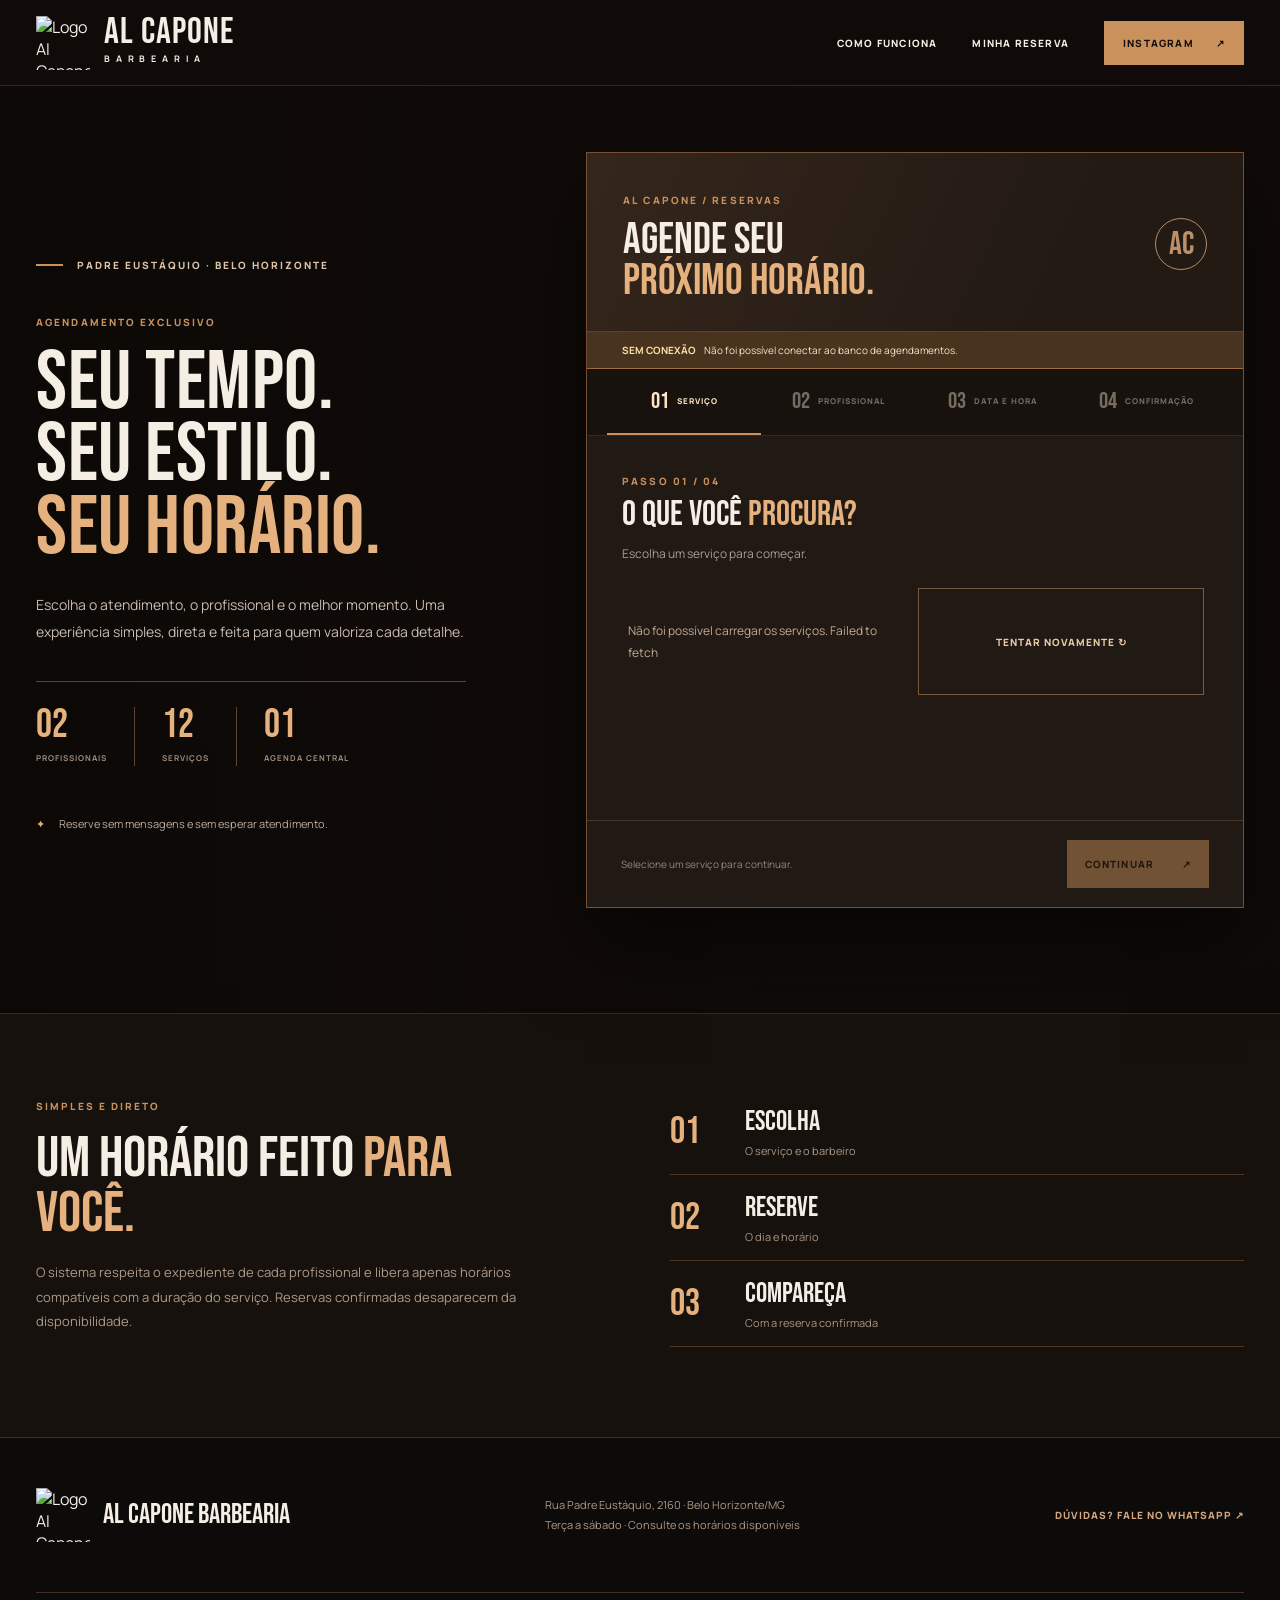
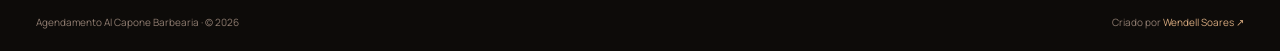
==== index.html @ beb82620 "Add files via upload" ====
<!doctype html>
<html lang="pt-BR">
<head>
  <meta charset="utf-8"><meta name="viewport" content="width=device-width,initial-scale=1">
  <meta name="theme-color" content="#17110d"><meta name="description" content="Agendamento exclusivo da Al Capone Barbearia. Escolha seu serviço, profissional e horário.">
  <title>Agendamento | Al Capone Barbearia</title>
  <link rel="preconnect" href="https://fonts.googleapis.com"><link rel="preconnect" href="https://fonts.gstatic.com" crossorigin>
  <link href="https://fonts.googleapis.com/css2?family=Bebas+Neue&family=Manrope:wght@400;500;600;700;800&display=swap" rel="stylesheet">
  <link rel="stylesheet" href="style.css">
</head>
<body>
  <header class="topbar">
    <div class="wrap topbar-inner">
      <a href="index.html" class="brand" aria-label="Início do agendamento Al Capone"><img src="assets/logo.png" alt="Logo Al Capone" width="58" height="58"><span>AL CAPONE <small>BARBEARIA</small></span></a>
      <nav aria-label="Navegação"><a class="top-link" href="#como-funciona">COMO FUNCIONA</a><a class="top-link" href="minha.html">MINHA RESERVA</a><a class="top-cta" href="https://www.instagram.com/al_capone_barbearia" target="_blank" rel="noopener noreferrer">INSTAGRAM <span>↗</span></a></nav>
    </div>
  </header>
  <main>
    <section class="booking-hero">
      <div class="hero-image" aria-hidden="true"></div><div class="hero-mask" aria-hidden="true"></div>
      <div class="wrap hero-layout">
        <div class="hero-copy">
          <div class="eyebrow"><span></span> PADRE EUSTÁQUIO · BELO HORIZONTE</div>
          <p class="micro">AGENDAMENTO EXCLUSIVO</p>
          <h1>SEU TEMPO.<br>SEU ESTILO.<br><em>SEU HORÁRIO.</em></h1>
          <p class="hero-desc">Escolha o atendimento, o profissional e o melhor momento. Uma experiência simples, direta e feita para quem valoriza cada detalhe.</p>
          <div class="hero-proof"><div><strong>02</strong><span>PROFISSIONAIS</span></div><div><strong>12</strong><span>SERVIÇOS</span></div><div><strong>01</strong><span>AGENDA CENTRAL</span></div></div>
          <div class="hero-note"><i>✦</i> Reserve sem mensagens e sem esperar atendimento.</div>
        </div>
        <div class="booking-shell" id="formulario">
          <div class="shell-header"><div><span class="micro">AL CAPONE / RESERVAS</span><h2>AGENDE SEU<br><em>PRÓXIMO HORÁRIO.</em></h2></div><div class="shell-mark">AC</div></div>
          <div class="demo-banner" id="demoBanner" hidden><strong>SEM CONEXÃO</strong><span>Não foi possível conectar ao banco de agendamentos.</span></div>
          <ol class="steps" id="steps" aria-label="Etapas da reserva">
            <li class="active" data-step="1"><span>01</span><small>SERVIÇO</small></li>
            <li data-step="2"><span>02</span><small>PROFISSIONAL</small></li>
            <li data-step="3"><span>03</span><small>DATA E HORA</small></li>
            <li data-step="4"><span>04</span><small>CONFIRMAÇÃO</small></li>
          </ol>
          <div class="shell-body">
            <section class="wizard-panel active" data-panel="1">
              <div class="step-heading"><span class="micro">PASSO 01 / 04</span><h3>O QUE VOCÊ <em>PROCURA?</em></h3><p>Escolha um serviço para começar.</p></div>
              <div id="serviceOptions" class="service-options" aria-label="Serviços disponíveis"></div>
            </section>
            <section class="wizard-panel" data-panel="2">
              <div class="step-heading"><span class="micro">PASSO 02 / 04</span><h3>COM QUEM VAMOS <em>CUIDAR DO SEU ESTILO?</em></h3><p>Selecione o profissional que irá atender você.</p></div>
              <div id="proOptions" class="pro-options"></div>
            </section>
            <section class="wizard-panel" data-panel="3">
              <div class="step-heading"><span class="micro">PASSO 03 / 04</span><h3>RESERVE SEU <em>MELHOR MOMENTO.</em></h3><p>Os horários exibidos refletem a agenda atual do profissional.</p></div>
              <div class="calendar-bar"><div><span class="micro">ESCOLHA O DIA</span><strong id="monthTitle">—</strong></div><div class="calendar-arrows"><button id="datePrev" type="button" aria-label="Datas anteriores">←</button><button id="dateNext" type="button" aria-label="Próximas datas">→</button></div></div>
              <div class="days-strip" id="daysStrip" aria-label="Escolha a data"></div>
              <div class="times-heading"><span class="micro">HORÁRIOS DISPONÍVEIS</span><span id="availabilityMeta">—</span></div>
              <div class="slots-area" id="slotArea" aria-live="polite"><div class="empty-note">Escolha uma data para consultar os horários.</div></div>
            </section>
            <section class="wizard-panel" data-panel="4">
              <div class="step-heading"><span class="micro">PASSO 04 / 04</span><h3>FALTA POUCO PARA <em>CONFIRMAR.</em></h3><p>Confira os detalhes e informe seus dados.</p></div>
              <div class="summary" id="summary"></div>
              <form id="bookingForm" novalidate>
                <label for="clientName">SEU NOME <b>*</b></label><input id="clientName" name="name" autocomplete="name" maxlength="100" required placeholder="Como podemos chamar você?">
                <div class="field-grid"><div><label for="clientPhone">WHATSAPP COM DDD <b>*</b></label><input id="clientPhone" name="phone" type="tel" inputmode="tel" autocomplete="tel" maxlength="25" required placeholder="(31) 99999-9999"></div><div><label for="clientEmail">E-MAIL <small>(OPCIONAL)</small></label><input id="clientEmail" name="email" type="email" autocomplete="email" placeholder="voce@exemplo.com" maxlength="150"></div></div>
                <label for="clientNotes">OBSERVAÇÃO <small>(OPCIONAL)</small></label><textarea id="clientNotes" rows="2" maxlength="400" placeholder="Algo que a equipe deva saber antes do atendimento?"></textarea>
                <label class="consent"><input type="checkbox" id="consent"><span>Concordo com o uso dos meus dados para realizar e administrar esta reserva. Dados usados apenas para a finalidade do agendamento. <b>*</b></span></label>
                <p class="form-error" id="formError" role="alert" hidden></p>
              </form>
            </section>
            <section class="wizard-panel" data-panel="5" id="confirmedPanel">
              <div class="confirmed-ornament">✦</div>
              <span class="micro">RESERVA CONFIRMADA</span><h3>HORÁRIO <em>GARANTIDO.</em></h3>
              <p>Seu agendamento foi registrado na agenda da Al Capone.</p>
              <div class="summary" id="confirmationInfo"></div>
              <a id="manageLink" href="minha.html" class="action-primary">VER / CANCELAR MINHA RESERVA <span>↗</span></a>
              <p class="soft-note">Guarde este link para consultar ou cancelar sua reserva. Não há envio automático de WhatsApp nesta versão.</p>
              <button id="newBooking" type="button" class="action-secondary">FAZER NOVO AGENDAMENTO ↗</button>
            </section>
          </div>
          <div class="shell-footer" id="wizardFooter"><button id="backBtn" type="button" class="back-btn" hidden>← VOLTAR</button><span class="step-hint" id="stepHint">Selecione um serviço para continuar.</span><button type="button" class="next-btn" id="nextBtn" disabled>CONTINUAR <span>↗</span></button></div>
        </div>
      </div>
    </section>
    <section class="how-section" id="como-funciona"><div class="wrap"><div><p class="micro">SIMPLES E DIRETO</p><h2>UM HORÁRIO FEITO <em>PARA VOCÊ.</em></h2><p>O sistema respeita o expediente de cada profissional e libera apenas horários compatíveis com a duração do serviço. Reservas confirmadas desaparecem da disponibilidade.</p></div><div class="how-list"><div><span>01</span><strong>ESCOLHA</strong><small>O serviço e o barbeiro</small></div><div><span>02</span><strong>RESERVE</strong><small>O dia e horário</small></div><div><span>03</span><strong>COMPAREÇA</strong><small>Com a reserva confirmada</small></div></div></div></section>
  </main>
  <footer class="site-footer"><div class="wrap"><div class="footer-main"><div><img src="assets/logo.png" alt="Logo Al Capone" width="54" height="54"><strong>AL CAPONE BARBEARIA</strong></div><p>Rua Padre Eustáquio, 2160 · Belo Horizonte/MG<br>Terça a sábado · Consulte os horários disponíveis</p><a href="https://wa.me/5531982865590" target="_blank" rel="noopener noreferrer">DÚVIDAS? FALE NO WHATSAPP ↗</a></div><div class="footer-small"><span>Agendamento Al Capone Barbearia · © <span id="currentYear">2026</span></span><span>Criado por <a href="https://wendellsoares.jor.br" target="_blank" rel="noopener noreferrer">Wendell Soares ↗</a></span></div></div></footer>
  <script src="app.js" defer></script>
</body>
</html>
---- style.css ----
:root{--ink:#100d0b;--bg:#16110d;--card:#211913;--card2:#2a211a;--line:#493829;--accent:#ca915d;--accent2:#e5b27f;--light:#f5eee5;--muted:#b9aa9d;--font:'Manrope',Arial,sans-serif;--display:'Bebas Neue',Impact,sans-serif}
*,*::before,*::after{box-sizing:border-box}html{scroll-behavior:smooth}body{margin:0;color:var(--light);background:var(--bg);font-family:var(--font);-webkit-font-smoothing:antialiased}a{color:inherit;text-decoration:none}button,input,select,textarea{font:inherit}button{cursor:pointer}button:disabled{cursor:not-allowed;opacity:.48}img{max-width:100%;display:block}em{font-style:normal;color:var(--accent2)}.wrap{width:min(1260px,calc(100% - 72px));margin:0 auto}.micro{font-size:10px;letter-spacing:2.1px;color:var(--accent);font-weight:800;text-transform:uppercase}.topbar{height:86px;background:#100c0af2;border-bottom:1px solid #35271f;position:relative;z-index:10}.topbar-inner{height:100%;display:flex;align-items:center;justify-content:space-between}.brand{display:flex;align-items:center;gap:14px}.brand img{width:54px;height:54px;object-fit:contain}.brand>span{font:37px/.79 var(--display);letter-spacing:1px}.brand small{display:block;font:700 9px/1.8 var(--font);letter-spacing:5.8px;margin-top:4px}.topbar nav{display:flex;align-items:center;gap:35px}.top-link,.top-cta{font-size:10px;font-weight:800;letter-spacing:1.2px}.top-link:hover{color:var(--accent2)}.top-cta{background:var(--accent);color:#150e0a;padding:15px 19px;display:inline-flex;align-items:center;gap:22px}.top-cta:hover{background:var(--accent2)}
.booking-hero{min-height:800px;position:relative;padding:66px 0 105px;background:#140e0a;isolation:isolate}.hero-image{position:absolute;inset:0;background:url('assets/ambiente.webp') center/cover no-repeat;filter:sepia(.4) saturate(.7) brightness(.52);z-index:-2}.hero-mask{position:absolute;inset:0;background:linear-gradient(90deg,rgba(11,8,6,.96) 0%,rgba(15,10,7,.86) 40%,rgba(13,9,7,.68) 85%),linear-gradient(0deg,#100c0a 0%,transparent 50%);z-index:-1}.hero-layout{display:grid;grid-template-columns:minmax(0,.85fr) minmax(530px,1.15fr);gap:clamp(35px,5vw,90px);align-items:start}.hero-copy{padding-top:106px}.eyebrow{display:flex;align-items:center;gap:14px;color:#dbc3ac;letter-spacing:2px;font-size:10px;font-weight:800}.eyebrow span{background:var(--accent);width:27px;height:2px}.hero-copy>.micro{margin-top:43px}.hero-copy h1{font:400 clamp(73px,6.5vw,106px)/.87 var(--display);letter-spacing:.5px;margin:18px 0 27px}.hero-desc{font-size:14px;line-height:1.95;color:#cabbb0;max-width:430px}.hero-proof{display:flex;gap:0;margin-top:35px;padding-top:25px;border-top:1px solid #594537;max-width:430px}.hero-proof>div{padding-right:27px;margin-right:27px;border-right:1px solid #594537}.hero-proof>div:last-child{border:none;margin-right:0}.hero-proof strong{display:block;font:40px/.92 var(--display);color:var(--accent2)}.hero-proof span{font-size:8px;letter-spacing:1px;font-weight:700;color:#9f8e81}.hero-note{margin-top:50px;font-size:11px;color:#bdac9f}.hero-note i{color:var(--accent2);font-style:normal;margin-right:12px}
.booking-shell{background:#211913;border:1px solid #765035;box-shadow:0 35px 80px #0008;min-height:660px;max-width:720px;width:100%;justify-self:end}.shell-header{padding:34px 36px 29px;display:flex;align-items:center;justify-content:space-between;gap:20px;background:linear-gradient(115deg,#35261c,#231a14 70%);border-bottom:1px solid #5b4131}.shell-header h2{font:44px/.94 var(--display);margin:10px 0 0}.shell-mark{width:52px;height:52px;border-radius:50%;border:1px solid #b58a65;color:#bc9069;font:32px/52px var(--display);text-align:center;flex-shrink:0}.steps{list-style:none;display:grid;grid-template-columns:repeat(4,minmax(0,1fr));margin:0;padding:0 20px;background:#17120e;border-bottom:1px solid #38291e}.steps li{padding:18px 8px;display:flex;align-items:center;justify-content:center;gap:8px;border-bottom:2px solid transparent;color:#786b60}.steps li.active{border-color:var(--accent);color:#ffe4c4}.steps li.done{color:#b7a691}.steps li>span{font:23px var(--display)}.steps li small{font-size:8px;font-weight:800;letter-spacing:1px}.shell-body{padding:32px 35px 23px;min-height:384px}.wizard-panel{display:none}.wizard-panel.active{display:block;animation:fadeSlide .26s ease both}@keyframes fadeSlide{from{opacity:0;transform:translateY(7px)}to{opacity:1;transform:translateY(0)}}.step-heading{margin-bottom:22px}.step-heading h3{font:400 35px/1 var(--display);margin:7px 0}.step-heading>p{font-size:12px;color:#ad9c8f;line-height:1.7}.service-options{display:grid;grid-template-columns:1fr 1fr;gap:10px;max-height:380px;overflow:auto;scrollbar-color:#715038 transparent;padding:2px 4px 3px 0}.choice{border:1px solid #493629;background:#2c2119;padding:15px 14px;color:#f1e6da;display:flex;flex-direction:column;gap:12px;text-align:left;min-height:106px;justify-content:space-between;transition:.2s;position:relative}.choice:hover,.choice.selected{background:#3a291d;border-color:var(--accent)}.choice.selected::after{content:'✓';color:#f5d0a1;position:absolute;top:7px;right:9px;font-weight:900;font-size:14px}.choice.is-visagista{border-color:#9d7049;background:linear-gradient(130deg,#50331e,#2b2119)}.choice-tag{display:block;color:var(--accent2);font-size:8px;letter-spacing:1.1px;font-weight:800}.choice strong{font:24px/1.03 var(--display);max-width:94%;letter-spacing:.15px}.choice-foot{display:flex;justify-content:space-between;align-items:center;gap:5px}.choice-foot small{font-size:10px;color:#a9998b}.choice-foot b{font-size:12px;color:var(--accent2)}.pro-options{display:grid;grid-template-columns:1fr 1fr;gap:15px}.pro-choice{display:block;text-align:left;background:#281d16;border:1px solid #503a2a;position:relative;padding:0 0 18px;transition:.2s}.pro-choice:hover,.pro-choice.selected{border-color:var(--accent);transform:translateY(-2px)}.pro-choice.selected::after{content:'✓';position:absolute;top:12px;right:13px;width:29px;height:29px;border-radius:50%;color:#1c110b;background:var(--accent2);display:grid;place-items:center;font-weight:800}.pro-choice img{height:240px;width:100%;object-fit:cover;object-position:center 35%;filter:sepia(.28) saturate(.76) contrast(1.05)}.pro-choice>span{padding:15px 16px 0;display:block}.pro-choice small{display:block;color:#bca08b;letter-spacing:1.2px;font-size:9px;font-weight:800;margin-bottom:4px}.pro-choice strong{font:34px/.95 var(--display)}
.calendar-bar{display:flex;justify-content:space-between;align-items:center;gap:10px;margin:18px 0 13px}.calendar-bar strong{display:block;font:27px var(--display);text-transform:uppercase;margin-top:4px}.calendar-arrows{display:flex;gap:8px}.calendar-arrows button{height:34px;width:36px;background:#2b211a;border:1px solid #775034;color:#eab986;font-size:17px}.days-strip{display:grid;grid-template-columns:repeat(7,minmax(0,1fr));gap:6px}.day-pill{display:flex;flex-direction:column;align-items:center;justify-content:center;min-height:74px;gap:2px;background:#2c221a;border:1px solid #4c382a;color:#e9ded3}.day-pill small{font-size:9px;color:#b4a393;font-weight:800}.day-pill strong{font:30px/.98 var(--display)}.day-pill.selected{border-color:var(--accent);background:#6b462c}.day-pill.selected small{color:#fae2c9}.day-pill:disabled{opacity:.3}.times-heading{display:flex;justify-content:space-between;gap:10px;align-items:center;margin-top:26px;padding-bottom:11px;border-bottom:1px solid #443225}.times-heading>span:last-child{font-size:10px;color:#b9a695}.slots-area{min-height:155px;max-height:242px;overflow:auto;padding:12px 2px 0}.period-label{font-size:9px;letter-spacing:1.4px;color:#b99675;font-weight:800;margin:7px 0 9px}.time-buttons{display:grid;grid-template-columns:repeat(5,minmax(0,1fr));gap:8px;margin-bottom:17px}.time-slot{border:1px solid #624830;background:#2b2119;color:#f0dfcf;padding:9px 2px;font-size:12px;font-weight:700}.time-slot:hover,.time-slot.selected{border-color:var(--accent);background:#7a4d2a;color:#fff}.empty-note{font-size:12px;color:#c2aa95;line-height:1.8;padding:20px 6px}.shell-footer{border-top:1px solid #4a3526;padding:19px 34px;display:flex;align-items:center;gap:13px;justify-content:space-between}.next-btn,.action-primary{border:0;background:var(--accent);color:#201209;padding:15px 18px;font-size:10px;font-weight:800;letter-spacing:1.1px;min-height:48px;display:inline-flex;align-items:center;justify-content:space-between;gap:28px;white-space:nowrap}.next-btn:not(:disabled):hover,.action-primary:hover{background:var(--accent2)}.back-btn,.action-secondary{background:transparent;border:1px solid #7a593d;color:#e7cba9;padding:14px 17px;font-size:10px;font-weight:800;letter-spacing:1px}.back-btn:hover,.action-secondary:hover{background:#35261a}.step-hint{color:#998779;font-size:10px;line-height:1.4;flex:1}.demo-banner{padding:11px 35px;background:#48331e;border-bottom:1px solid #9f6b39;font-size:10px;color:#ffe3c4}.demo-banner strong{margin-right:8px;color:#ffe2a6}.summary{background:#2c221a;border:1px solid #654831;margin:15px 0 21px;padding:19px 20px}.summary-row{display:flex;align-items:start;justify-content:space-between;gap:20px;margin:8px 0;font-size:11px}.summary-row span{color:#a99582}.summary-row strong{text-align:right;color:#f1e8de}.summary-total{border-top:1px solid #675038;padding-top:15px;margin-top:15px}.summary-total strong{font:29px var(--display);color:var(--accent2)}#bookingForm label{display:block;font-size:9px;font-weight:800;letter-spacing:1.1px;color:#e0cebf;margin:16px 0 7px}#bookingForm label b{color:var(--accent)}#bookingForm label small{color:#9b8e81;font-size:8px}#bookingForm input:not([type=checkbox]),#bookingForm textarea{width:100%;border:1px solid #634a34;background:#17120e;color:#fff;padding:13px;font-size:12px;outline-color:var(--accent);border-radius:0}#bookingForm input::placeholder,#bookingForm textarea::placeholder{color:#817064}.field-grid{display:grid;grid-template-columns:1fr 1fr;gap:13px}#bookingForm .consent{display:flex;gap:12px;align-items:start;margin-top:22px;text-transform:none;letter-spacing:0;font-size:10px;line-height:1.6;font-weight:500;color:#bba99c}#bookingForm .consent input{accent-color:#c99162;margin-top:2px;width:18px;height:18px;flex:0 0 18px}.form-error{color:#ffd3a0;background:#6d2d1d;border-left:3px solid #e9986e;padding:10px 14px;font-size:11px}.confirmed-ornament{font-size:55px;color:var(--accent);margin-bottom:3px}.wizard-panel[data-panel="5"]{text-align:center;padding:10px 0 0}.wizard-panel[data-panel="5"] h3{font:58px/.9 var(--display);margin:12px 0}.wizard-panel[data-panel="5"]>p{font-size:13px;color:#c1ad9b;line-height:1.7}.wizard-panel[data-panel="5"] .summary{text-align:left}.wizard-panel[data-panel="5"] .action-primary{width:100%}.soft-note{font-size:10px!important;color:#927e6f!important}.wizard-panel[data-panel="5"] .action-secondary{margin-top:15px;width:100%}
.how-section{background:#17110d;padding:75px 0 90px;border-top:1px solid #37291e}.how-section>.wrap{display:grid;grid-template-columns:1fr 1fr;gap:60px}.how-section h2{font:58px/.96 var(--display);max-width:500px;margin:18px 0}.how-section p:not(.micro){color:#ad9a88;line-height:1.9;font-size:13px;max-width:510px}.how-list{display:grid;gap:0}.how-list>div{border-bottom:1px solid #4c3829;display:grid;grid-template-columns:55px 1fr;column-gap:20px;align-items:center;padding:13px 0}.how-list>div span{color:var(--accent2);font:38px var(--display);grid-row:1/3}.how-list>div strong{font:28px var(--display)}.how-list>div small{font-size:11px;color:#a99685}.site-footer{background:#0d0b09;border-top:1px solid #433025}.footer-main{padding:46px 0;display:flex;align-items:center;justify-content:space-between;gap:35px}.footer-main>div{display:flex;align-items:center;gap:13px}.footer-main strong{font:28px var(--display)}.footer-main p{font-size:11px;line-height:1.8;color:#af9886}.footer-main a{font-size:10px;letter-spacing:1px;color:#d3a77f;font-weight:800}.footer-small{border-top:1px solid #433025;display:flex;justify-content:space-between;padding:22px 0;color:#8f7c70;font-size:10px}.footer-small a{color:#d6a97e}
.my-page,.admin-page{min-height:80svh;padding:100px 0 95px;background:radial-gradient(circle at 100% 0%,#48301f 0%,transparent 46%),#16110d}.narrow{max-width:700px}.my-page h1,.admin-page h1{font:70px/.9 var(--display);margin:14px 0 20px}.my-page .narrow>p:not(.micro){font-size:13px;line-height:1.8;color:#b4a195}.my-card,.admin-card{background:#251b14;border:1px solid #6a4730;padding:28px;margin:30px 0;color:#ded0c2}.my-card p{font-size:12px;line-height:1.8}.my-card button{margin-top:14px}.my-page .inline-link{display:inline-block;margin-top:5px}.notice{color:#d9ad7f;font-size:12px;min-height:20px}
.admin-page{padding-top:55px}.admin-page h1{font-size:63px}.admin-heading{display:flex;justify-content:space-between;align-items:center;gap:20px}.admin-heading button{padding:12px 18px;background:transparent;border:1px solid #77583e;color:#eed1b6;font-size:10px;font-weight:800}.admin-login{max-width:540px}.admin-login input,.admin-card input,.admin-card select{width:100%;background:#17110d;border:1px solid #664b35;padding:12px;color:white;font:12px var(--font)}.admin-login label,.admin-card label{display:block;color:#dfcdb9;font-size:10px;font-weight:800;margin:12px 0 6px}.admin-login button{margin-top:17px}.admin-tabs{display:flex;gap:7px;flex-wrap:wrap;margin-top:28px}.admin-tabs button{background:#2d2119;border:1px solid #644a32;color:#eedbc8;font-size:10px;font-weight:800;letter-spacing:1px;padding:14px 18px}.admin-tabs button.active{color:#160f0a;background:var(--accent);border-color:var(--accent)}.admin-section{display:none}.admin-section.active{display:block}.admin-tools{display:flex;gap:10px;align-items:end;flex-wrap:wrap;margin-bottom:14px}.admin-tools>div{min-width:160px;flex:1}.admin-tools button,.admin-card button.mini{padding:11px 14px;border:1px solid #8a603e;background:#382619;color:#e7c5a4;font-size:10px;font-weight:800}.admin-tools button:hover,.admin-card button.mini:hover{background:#684329}.admin-table{width:100%;border-collapse:collapse;font-size:11px;min-width:660px}.admin-table th{text-align:left;color:#b88e69;letter-spacing:.7px;padding:12px 9px;background:#17110d}.admin-table td{border-top:1px solid #4c3929;padding:12px 9px;color:#e7dbce;vertical-align:middle}.admin-table td button{background:#3a291d;border:1px solid #6a4b31;color:#e6c5a0;padding:7px 8px;font-size:10px;white-space:nowrap}.scroll-table{overflow-x:auto}.status-chip{display:inline-block;border:1px solid #856243;padding:5px 8px;color:#dcb185;font-size:9px}.status-chip.is-cancelado{opacity:.55}.status-chip.is-concluido{border-color:#5c6e49;color:#b9c497}.admin-mini-grid{display:grid;grid-template-columns:repeat(2,minmax(0,1fr));gap:15px}.admin-mini-grid>div{min-width:0}.admin-card h2{font:35px var(--display);margin:0 0 10px}.admin-card p{font-size:12px;color:#bda996}.admin-hours-row{display:grid;grid-template-columns:95px 1fr 1fr 1fr;align-items:center;gap:10px;margin:9px 0}.admin-hours-row input[type=checkbox]{width:20px;height:20px;accent-color:#cb9366}.admin-hours-row span{font-size:11px}.admin-service-edit{display:grid;grid-template-columns:2fr 80px 110px auto;gap:12px;align-items:end;margin-bottom:10px;border-bottom:1px solid #4b3628;padding-bottom:13px}.admin-service-edit input[type=checkbox]{width:16px;height:16px;accent-color:var(--accent)}.admin-service-edit label{margin:0 0 6px}.admin-service-edit button{align-self:end}.admin-message{font-size:12px;color:#f2c18d;margin:14px 0;min-height:18px}
@media(max-width:1100px){.wrap{width:calc(100% - 50px)}.hero-layout{grid-template-columns:minmax(0,.8fr) minmax(490px,1.2fr);gap:24px}.hero-copy h1{font-size:82px}.hero-proof>div{padding-right:16px;margin-right:15px}.shell-body{padding:25px}.shell-header{padding:27px}.shell-footer{padding:18px 25px}}
@media(max-width:940px){.hero-layout{grid-template-columns:1fr;gap:40px}.hero-copy{padding-top:20px}.hero-copy h1{font-size:clamp(70px,11vw,106px)}.hero-desc{max-width:590px}.booking-shell{max-width:780px;justify-self:stretch}.booking-hero{padding-top:50px}.hero-proof{margin-top:25px}.hero-note{margin-top:24px}.how-section>.wrap{grid-template-columns:1fr;gap:10px}.topbar nav{gap:18px}}
@media(max-width:620px){.wrap{width:calc(100% - 30px)}.topbar{height:72px}.brand img{height:43px;width:43px}.brand>span{font-size:27px}.brand small{font-size:7px;letter-spacing:4.5px}.topbar nav .top-link{display:none}.top-cta{font-size:9px;padding:11px 9px}.booking-hero{padding:35px 0 64px}.hero-copy h1{font-size:clamp(67px,15vw,90px);margin:14px 0 18px}.hero-copy>.micro{margin-top:28px}.hero-desc{font-size:13px}.hero-proof strong{font-size:30px}.hero-proof>div{padding-right:9px;margin-right:9px}.hero-proof span{font-size:7px}.hero-note{font-size:10px}.shell-header{padding:23px 17px}.shell-header h2{font-size:37px}.shell-mark{height:42px;width:42px;line-height:42px;font-size:24px}.steps{padding:0 4px}.steps li{padding:14px 1px;display:flex;flex-direction:column;gap:1px}.steps li>span{font-size:21px}.steps li small{font-size:7px}.shell-body{padding:24px 16px 18px}.step-heading h3{font-size:33px}.choice{padding:12px;min-height:110px}.choice strong{font-size:20px}.choice-foot b{font-size:11px}.choice-foot small{font-size:9px}.pro-options{gap:9px}.pro-choice img{height:210px}.pro-choice>span{padding:12px 10px 0}.pro-choice strong{font-size:26px}.days-strip{gap:4px}.day-pill{min-height:67px}.day-pill strong{font-size:24px}.day-pill small{font-size:8px}.time-buttons{grid-template-columns:repeat(4,minmax(0,1fr))}.shell-footer{padding:16px;gap:6px;flex-wrap:wrap}.step-hint{font-size:9px;flex:1 1 100%;order:3}.next-btn,.action-primary{padding:13px 14px;font-size:10px}.back-btn{font-size:9px}.field-grid{grid-template-columns:1fr}.footer-main{flex-direction:column;align-items:flex-start;padding:28px 0}.footer-small{flex-direction:column;gap:10px}.how-section{padding:55px 0}.how-section h2{font-size:47px}.summary-row{font-size:10px}.my-page,.admin-page{padding-top:60px}.my-page h1,.admin-page h1{font-size:55px}.admin-mini-grid{grid-template-columns:1fr}.admin-service-edit{grid-template-columns:1fr 1fr}.admin-hours-row{grid-template-columns:50px 1fr 1fr 1fr}.admin-card{padding:18px}}
@media(prefers-reduced-motion:reduce){*,*::before,*::after{animation:none!important;scroll-behavior:auto!important;transition:none!important}}
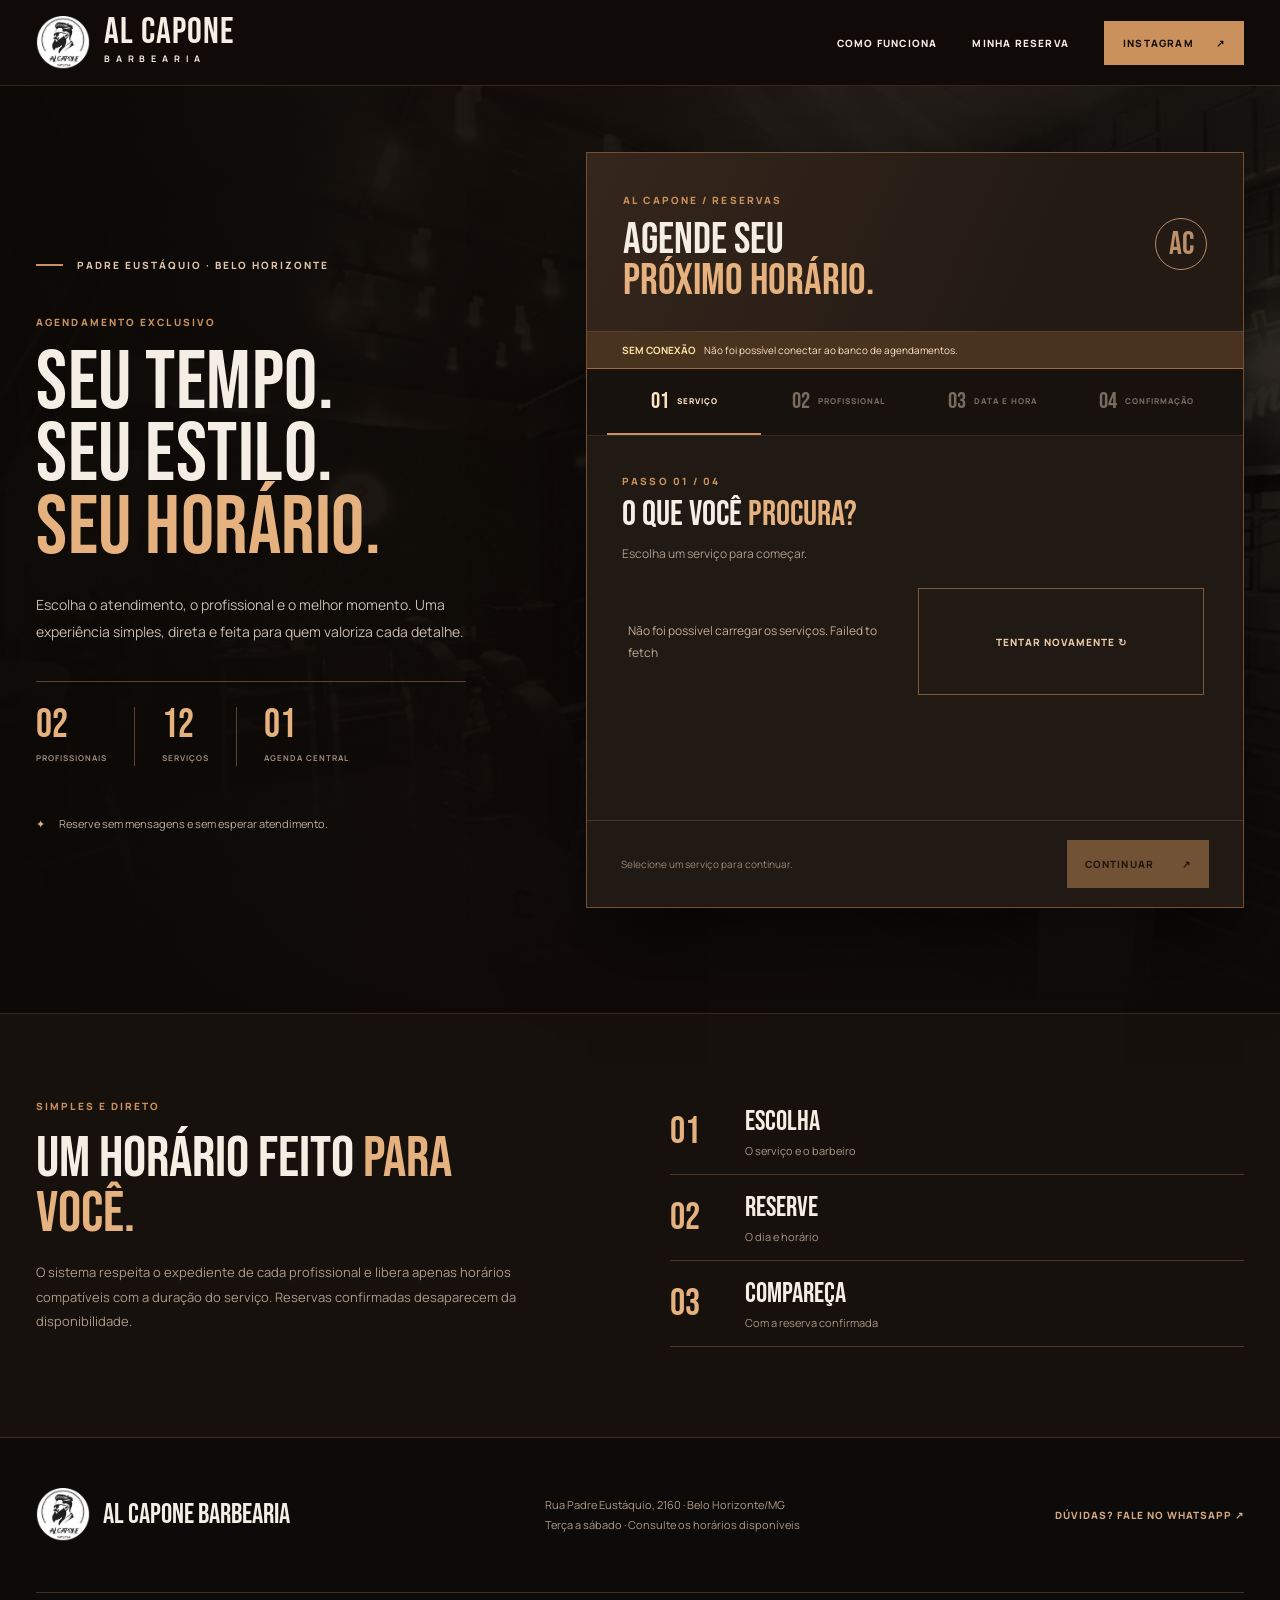
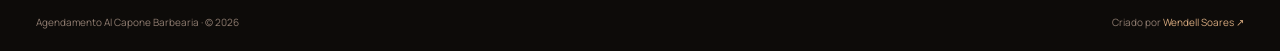
==== commit 64fc52aa: "Add files via upload" ====
--- a/index.html
+++ b/index.html
@@ -47,7 +47,7 @@
             </section>
             <section class="wizard-panel" data-panel="3">
               <div class="step-heading"><span class="micro">PASSO 03 / 04</span><h3>RESERVE SEU <em>MELHOR MOMENTO.</em></h3><p>Os horários exibidos refletem a agenda atual do profissional.</p></div>
-              <div class="calendar-bar"><div><span class="micro">ESCOLHA O DIA</span><strong id="monthTitle">—</strong></div><div class="calendar-arrows"><button id="datePrev" type="button" aria-label="Datas anteriores">←</button><button id="dateNext" type="button" aria-label="Próximas datas">→</button></div></div>
+              <div class="calendar-bar"><div><span class="micro">ESCOLHA O DIA</span><strong id="monthTitle">—</strong></div><div class="calendar-arrows"><button id="datePrev" type="button" aria-label="Datas anteriores"><svg viewBox="0 0 24 24" aria-hidden="true"><path d="m15 18-6-6 6-6"/></svg></button><button id="dateNext" type="button" aria-label="Próximas datas"><svg viewBox="0 0 24 24" aria-hidden="true"><path d="m9 18 6-6-6-6"/></svg></button></div></div>
               <div class="days-strip" id="daysStrip" aria-label="Escolha a data"></div>
               <div class="times-heading"><span class="micro">HORÁRIOS DISPONÍVEIS</span><span id="availabilityMeta">—</span></div>
               <div class="slots-area" id="slotArea" aria-live="polite"><div class="empty-note">Escolha uma data para consultar os horários.</div></div>
@@ -68,8 +68,13 @@
               <span class="micro">RESERVA CONFIRMADA</span><h3>HORÁRIO <em>GARANTIDO.</em></h3>
               <p>Seu agendamento foi registrado na agenda da Al Capone.</p>
               <div class="summary" id="confirmationInfo"></div>
-              <a id="manageLink" href="minha.html" class="action-primary">VER / CANCELAR MINHA RESERVA <span>↗</span></a>
-              <p class="soft-note">Guarde este link para consultar ou cancelar sua reserva. Não há envio automático de WhatsApp nesta versão.</p>
+              <div class="confirmation-actions">
+                <a id="googleCalendarLink" href="#" class="action-primary" target="_blank" rel="noopener noreferrer">ADICIONAR AO GOOGLE AGENDA <span>↗</span></a>
+                <button id="downloadCalendar" type="button" class="action-secondary">SALVAR NA AGENDA DO CELULAR (.ICS)</button>
+                <a id="whatsappSummary" href="#" class="action-secondary" target="_blank" rel="noopener noreferrer">ENVIAR RESUMO PARA MEU WHATSAPP ↗</a>
+                <a id="manageLink" href="minha.html" class="action-secondary">VER / CANCELAR MINHA RESERVA ↗</a>
+              </div>
+              <p class="soft-note">O arquivo de agenda inclui alertas de 1 hora e 30 minutos antes, quando o aplicativo de calendário aceita esses avisos. No Google Agenda, os alertas também respeitam as notificações configuradas na sua conta. No WhatsApp, confira o resumo e toque em enviar.</p>
               <button id="newBooking" type="button" class="action-secondary">FAZER NOVO AGENDAMENTO ↗</button>
             </section>
           </div>
--- a/style.css
+++ b/style.css
@@ -10,3 +10,27 @@
 @media(max-width:940px){.hero-layout{grid-template-columns:1fr;gap:40px}.hero-copy{padding-top:20px}.hero-copy h1{font-size:clamp(70px,11vw,106px)}.hero-desc{max-width:590px}.booking-shell{max-width:780px;justify-self:stretch}.booking-hero{padding-top:50px}.hero-proof{margin-top:25px}.hero-note{margin-top:24px}.how-section>.wrap{grid-template-columns:1fr;gap:10px}.topbar nav{gap:18px}}
 @media(max-width:620px){.wrap{width:calc(100% - 30px)}.topbar{height:72px}.brand img{height:43px;width:43px}.brand>span{font-size:27px}.brand small{font-size:7px;letter-spacing:4.5px}.topbar nav .top-link{display:none}.top-cta{font-size:9px;padding:11px 9px}.booking-hero{padding:35px 0 64px}.hero-copy h1{font-size:clamp(67px,15vw,90px);margin:14px 0 18px}.hero-copy>.micro{margin-top:28px}.hero-desc{font-size:13px}.hero-proof strong{font-size:30px}.hero-proof>div{padding-right:9px;margin-right:9px}.hero-proof span{font-size:7px}.hero-note{font-size:10px}.shell-header{padding:23px 17px}.shell-header h2{font-size:37px}.shell-mark{height:42px;width:42px;line-height:42px;font-size:24px}.steps{padding:0 4px}.steps li{padding:14px 1px;display:flex;flex-direction:column;gap:1px}.steps li>span{font-size:21px}.steps li small{font-size:7px}.shell-body{padding:24px 16px 18px}.step-heading h3{font-size:33px}.choice{padding:12px;min-height:110px}.choice strong{font-size:20px}.choice-foot b{font-size:11px}.choice-foot small{font-size:9px}.pro-options{gap:9px}.pro-choice img{height:210px}.pro-choice>span{padding:12px 10px 0}.pro-choice strong{font-size:26px}.days-strip{gap:4px}.day-pill{min-height:67px}.day-pill strong{font-size:24px}.day-pill small{font-size:8px}.time-buttons{grid-template-columns:repeat(4,minmax(0,1fr))}.shell-footer{padding:16px;gap:6px;flex-wrap:wrap}.step-hint{font-size:9px;flex:1 1 100%;order:3}.next-btn,.action-primary{padding:13px 14px;font-size:10px}.back-btn{font-size:9px}.field-grid{grid-template-columns:1fr}.footer-main{flex-direction:column;align-items:flex-start;padding:28px 0}.footer-small{flex-direction:column;gap:10px}.how-section{padding:55px 0}.how-section h2{font-size:47px}.summary-row{font-size:10px}.my-page,.admin-page{padding-top:60px}.my-page h1,.admin-page h1{font-size:55px}.admin-mini-grid{grid-template-columns:1fr}.admin-service-edit{grid-template-columns:1fr 1fr}.admin-hours-row{grid-template-columns:50px 1fr 1fr 1fr}.admin-card{padding:18px}}
 @media(prefers-reduced-motion:reduce){*,*::before,*::after{animation:none!important;scroll-behavior:auto!important;transition:none!important}}
+
+
+/* Refinamento visual Al Capone — nomes, navegação e confirmação */
+.pro-choice{color:var(--light);-webkit-appearance:none;appearance:none;font-family:var(--font)}
+.pro-choice strong{display:block;color:#f5eee5!important;font:34px/.95 var(--display);letter-spacing:.02em}
+.pro-choice small{color:#c8a98d!important}
+.pro-choice:focus-visible{outline:2px solid var(--accent2);outline-offset:3px}
+.calendar-arrows{gap:9px}
+.calendar-arrows button{height:42px;width:42px;display:grid;place-items:center;border:1px solid #76543a;border-radius:2px;background:linear-gradient(145deg,#33251b,#211811);color:#e5b27f;transition:background .18s ease,border-color .18s ease,transform .18s ease}
+.calendar-arrows button svg{width:17px;height:17px;fill:none;stroke:currentColor;stroke-width:2.7;stroke-linecap:round;stroke-linejoin:round}
+.calendar-arrows button:hover:not(:disabled){background:#6b462c;border-color:#d09a69;transform:translateY(-1px)}
+.calendar-arrows button:focus-visible{outline:2px solid #e5b27f;outline-offset:3px}
+.calendar-arrows button:disabled{opacity:.28}
+.confirmation-actions{display:grid;gap:9px;margin:18px 0 12px}
+.confirmation-actions .action-primary,.confirmation-actions .action-secondary{width:100%;min-height:48px;justify-content:center;text-align:center;line-height:1.4}
+.confirmation-actions .action-secondary{display:flex;align-items:center;justify-content:center}
+.wizard-panel[data-panel="5"] .soft-note{max-width:560px;margin:13px auto 17px;line-height:1.7}
+@media(max-width:620px){
+  .pro-choice strong{font-size:25px}
+  .calendar-arrows{gap:7px}
+  .calendar-arrows button{width:40px;height:40px}
+  .confirmation-actions{gap:8px}
+  .confirmation-actions .action-primary,.confirmation-actions .action-secondary{min-height:46px;padding:12px 10px;font-size:9px;letter-spacing:.7px}
+}
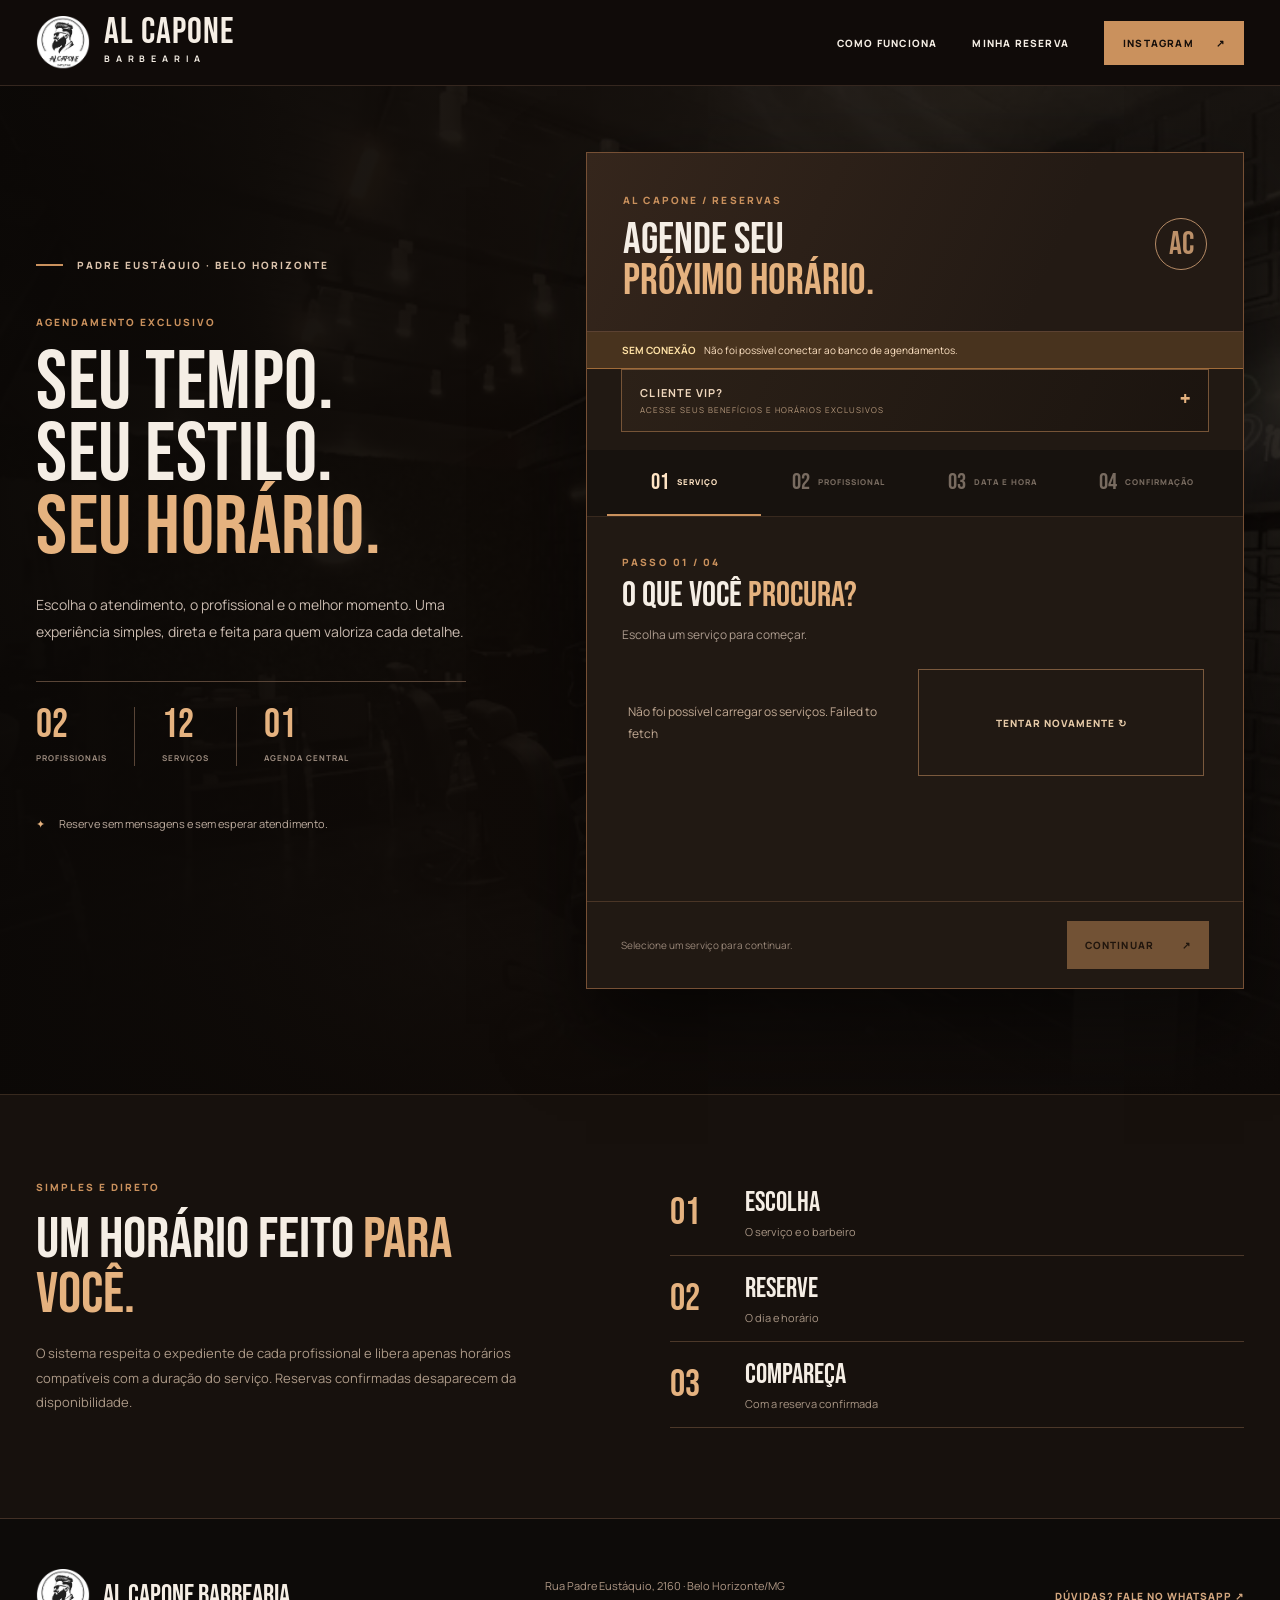
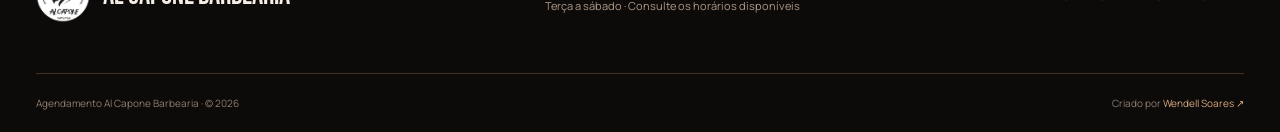
==== commit 42986e4e: "Add files via upload" ====
--- a/index.html
+++ b/index.html
@@ -11,7 +11,7 @@
 <body>
   <header class="topbar">
     <div class="wrap topbar-inner">
-      <a href="index.html" class="brand" aria-label="Início do agendamento Al Capone"><img src="assets/logo.png" alt="Logo Al Capone" width="58" height="58"><span>AL CAPONE <small>BARBEARIA</small></span></a>
+      <a href="https://dellsoares.github.io/alcapone/" class="brand" aria-label="Voltar ao site Al Capone"><img src="assets/logo.png" alt="Logo Al Capone" width="58" height="58"><span>AL CAPONE <small>BARBEARIA</small></span></a>
       <nav aria-label="Navegação"><a class="top-link" href="#como-funciona">COMO FUNCIONA</a><a class="top-link" href="minha.html">MINHA RESERVA</a><a class="top-cta" href="https://www.instagram.com/al_capone_barbearia" target="_blank" rel="noopener noreferrer">INSTAGRAM <span>↗</span></a></nav>
     </div>
   </header>
@@ -30,6 +30,15 @@
         <div class="booking-shell" id="formulario">
           <div class="shell-header"><div><span class="micro">AL CAPONE / RESERVAS</span><h2>AGENDE SEU<br><em>PRÓXIMO HORÁRIO.</em></h2></div><div class="shell-mark">AC</div></div>
           <div class="demo-banner" id="demoBanner" hidden><strong>SEM CONEXÃO</strong><span>Não foi possível conectar ao banco de agendamentos.</span></div>
+          <section class="vip-access" aria-label="Acesso de cliente VIP">
+            <button id="vipToggle" class="vip-toggle" type="button" aria-expanded="false" aria-controls="vipAccessPanel"><span><strong>CLIENTE VIP?</strong><small>ACESSE SEUS BENEFÍCIOS E HORÁRIOS EXCLUSIVOS</small></span><b>+</b></button>
+            <div id="vipAccessPanel" class="vip-access-panel" hidden>
+              <p>Informe o código individual e o WhatsApp cadastrado para liberar seus benefícios.</p>
+              <div class="vip-entry-grid"><div><label for="vipPhone">WHATSAPP CADASTRADO</label><input id="vipPhone" type="tel" inputmode="tel" autocomplete="tel" maxlength="25" placeholder="(31) 99999-9999"></div><div><label for="vipCode">CÓDIGO VIP</label><input id="vipCode" type="text" maxlength="30" autocapitalize="characters" placeholder="VIP-XXXXXXXX"></div><button id="validateVip" type="button">ACESSAR VIP ↗</button></div>
+              <p id="vipMessage" class="vip-message" role="status" aria-live="polite"></p>
+              <div id="vipDashboard" class="vip-dashboard" hidden></div>
+            </div>
+          </section>
           <ol class="steps" id="steps" aria-label="Etapas da reserva">
             <li class="active" data-step="1"><span>01</span><small>SERVIÇO</small></li>
             <li data-step="2"><span>02</span><small>PROFISSIONAL</small></li>
@@ -58,6 +67,11 @@
               <form id="bookingForm" novalidate>
                 <label for="clientName">SEU NOME <b>*</b></label><input id="clientName" name="name" autocomplete="name" maxlength="100" required placeholder="Como podemos chamar você?">
                 <div class="field-grid"><div><label for="clientPhone">WHATSAPP COM DDD <b>*</b></label><input id="clientPhone" name="phone" type="tel" inputmode="tel" autocomplete="tel" maxlength="25" required placeholder="(31) 99999-9999"></div><div><label for="clientEmail">E-MAIL <small>(OPCIONAL)</small></label><input id="clientEmail" name="email" type="email" autocomplete="email" placeholder="voce@exemplo.com" maxlength="150"></div></div>
+                <div class="coupon-entry">
+                  <label for="clientCouponCode">CUPOM DE DESCONTO <small>(OPCIONAL)</small></label>
+                  <div class="coupon-entry-row"><input id="clientCouponCode" type="text" maxlength="30" autocomplete="off" placeholder="Digite seu código"><button id="applyCoupon" type="button">APLICAR</button></div>
+                  <p id="couponMessage" class="coupon-message" role="status" aria-live="polite"></p>
+                </div>
                 <label for="clientNotes">OBSERVAÇÃO <small>(OPCIONAL)</small></label><textarea id="clientNotes" rows="2" maxlength="400" placeholder="Algo que a equipe deva saber antes do atendimento?"></textarea>
                 <label class="consent"><input type="checkbox" id="consent"><span>Concordo com o uso dos meus dados para realizar e administrar esta reserva. Dados usados apenas para a finalidade do agendamento. <b>*</b></span></label>
                 <p class="form-error" id="formError" role="alert" hidden></p>
@@ -73,6 +87,7 @@
                 <button id="downloadCalendar" type="button" class="action-secondary">SALVAR NA AGENDA DO CELULAR (.ICS)</button>
                 <a id="whatsappSummary" href="#" class="action-secondary" target="_blank" rel="noopener noreferrer">ENVIAR RESUMO PARA MEU WHATSAPP ↗</a>
                 <a id="manageLink" href="minha.html" class="action-secondary">VER / CANCELAR MINHA RESERVA ↗</a>
+                <a href="https://dellsoares.github.io/alcapone/" class="action-secondary">VOLTAR AO SITE AL CAPONE ↗</a>
               </div>
               <p class="soft-note">O arquivo de agenda inclui alertas de 1 hora e 30 minutos antes, quando o aplicativo de calendário aceita esses avisos. No Google Agenda, os alertas também respeitam as notificações configuradas na sua conta. No WhatsApp, confira o resumo e toque em enviar.</p>
               <button id="newBooking" type="button" class="action-secondary">FAZER NOVO AGENDAMENTO ↗</button>
--- a/style.css
+++ b/style.css
@@ -2,7 +2,7 @@
 *,*::before,*::after{box-sizing:border-box}html{scroll-behavior:smooth}body{margin:0;color:var(--light);background:var(--bg);font-family:var(--font);-webkit-font-smoothing:antialiased}a{color:inherit;text-decoration:none}button,input,select,textarea{font:inherit}button{cursor:pointer}button:disabled{cursor:not-allowed;opacity:.48}img{max-width:100%;display:block}em{font-style:normal;color:var(--accent2)}.wrap{width:min(1260px,calc(100% - 72px));margin:0 auto}.micro{font-size:10px;letter-spacing:2.1px;color:var(--accent);font-weight:800;text-transform:uppercase}.topbar{height:86px;background:#100c0af2;border-bottom:1px solid #35271f;position:relative;z-index:10}.topbar-inner{height:100%;display:flex;align-items:center;justify-content:space-between}.brand{display:flex;align-items:center;gap:14px}.brand img{width:54px;height:54px;object-fit:contain}.brand>span{font:37px/.79 var(--display);letter-spacing:1px}.brand small{display:block;font:700 9px/1.8 var(--font);letter-spacing:5.8px;margin-top:4px}.topbar nav{display:flex;align-items:center;gap:35px}.top-link,.top-cta{font-size:10px;font-weight:800;letter-spacing:1.2px}.top-link:hover{color:var(--accent2)}.top-cta{background:var(--accent);color:#150e0a;padding:15px 19px;display:inline-flex;align-items:center;gap:22px}.top-cta:hover{background:var(--accent2)}
 .booking-hero{min-height:800px;position:relative;padding:66px 0 105px;background:#140e0a;isolation:isolate}.hero-image{position:absolute;inset:0;background:url('assets/ambiente.webp') center/cover no-repeat;filter:sepia(.4) saturate(.7) brightness(.52);z-index:-2}.hero-mask{position:absolute;inset:0;background:linear-gradient(90deg,rgba(11,8,6,.96) 0%,rgba(15,10,7,.86) 40%,rgba(13,9,7,.68) 85%),linear-gradient(0deg,#100c0a 0%,transparent 50%);z-index:-1}.hero-layout{display:grid;grid-template-columns:minmax(0,.85fr) minmax(530px,1.15fr);gap:clamp(35px,5vw,90px);align-items:start}.hero-copy{padding-top:106px}.eyebrow{display:flex;align-items:center;gap:14px;color:#dbc3ac;letter-spacing:2px;font-size:10px;font-weight:800}.eyebrow span{background:var(--accent);width:27px;height:2px}.hero-copy>.micro{margin-top:43px}.hero-copy h1{font:400 clamp(73px,6.5vw,106px)/.87 var(--display);letter-spacing:.5px;margin:18px 0 27px}.hero-desc{font-size:14px;line-height:1.95;color:#cabbb0;max-width:430px}.hero-proof{display:flex;gap:0;margin-top:35px;padding-top:25px;border-top:1px solid #594537;max-width:430px}.hero-proof>div{padding-right:27px;margin-right:27px;border-right:1px solid #594537}.hero-proof>div:last-child{border:none;margin-right:0}.hero-proof strong{display:block;font:40px/.92 var(--display);color:var(--accent2)}.hero-proof span{font-size:8px;letter-spacing:1px;font-weight:700;color:#9f8e81}.hero-note{margin-top:50px;font-size:11px;color:#bdac9f}.hero-note i{color:var(--accent2);font-style:normal;margin-right:12px}
 .booking-shell{background:#211913;border:1px solid #765035;box-shadow:0 35px 80px #0008;min-height:660px;max-width:720px;width:100%;justify-self:end}.shell-header{padding:34px 36px 29px;display:flex;align-items:center;justify-content:space-between;gap:20px;background:linear-gradient(115deg,#35261c,#231a14 70%);border-bottom:1px solid #5b4131}.shell-header h2{font:44px/.94 var(--display);margin:10px 0 0}.shell-mark{width:52px;height:52px;border-radius:50%;border:1px solid #b58a65;color:#bc9069;font:32px/52px var(--display);text-align:center;flex-shrink:0}.steps{list-style:none;display:grid;grid-template-columns:repeat(4,minmax(0,1fr));margin:0;padding:0 20px;background:#17120e;border-bottom:1px solid #38291e}.steps li{padding:18px 8px;display:flex;align-items:center;justify-content:center;gap:8px;border-bottom:2px solid transparent;color:#786b60}.steps li.active{border-color:var(--accent);color:#ffe4c4}.steps li.done{color:#b7a691}.steps li>span{font:23px var(--display)}.steps li small{font-size:8px;font-weight:800;letter-spacing:1px}.shell-body{padding:32px 35px 23px;min-height:384px}.wizard-panel{display:none}.wizard-panel.active{display:block;animation:fadeSlide .26s ease both}@keyframes fadeSlide{from{opacity:0;transform:translateY(7px)}to{opacity:1;transform:translateY(0)}}.step-heading{margin-bottom:22px}.step-heading h3{font:400 35px/1 var(--display);margin:7px 0}.step-heading>p{font-size:12px;color:#ad9c8f;line-height:1.7}.service-options{display:grid;grid-template-columns:1fr 1fr;gap:10px;max-height:380px;overflow:auto;scrollbar-color:#715038 transparent;padding:2px 4px 3px 0}.choice{border:1px solid #493629;background:#2c2119;padding:15px 14px;color:#f1e6da;display:flex;flex-direction:column;gap:12px;text-align:left;min-height:106px;justify-content:space-between;transition:.2s;position:relative}.choice:hover,.choice.selected{background:#3a291d;border-color:var(--accent)}.choice.selected::after{content:'✓';color:#f5d0a1;position:absolute;top:7px;right:9px;font-weight:900;font-size:14px}.choice.is-visagista{border-color:#9d7049;background:linear-gradient(130deg,#50331e,#2b2119)}.choice-tag{display:block;color:var(--accent2);font-size:8px;letter-spacing:1.1px;font-weight:800}.choice strong{font:24px/1.03 var(--display);max-width:94%;letter-spacing:.15px}.choice-foot{display:flex;justify-content:space-between;align-items:center;gap:5px}.choice-foot small{font-size:10px;color:#a9998b}.choice-foot b{font-size:12px;color:var(--accent2)}.pro-options{display:grid;grid-template-columns:1fr 1fr;gap:15px}.pro-choice{display:block;text-align:left;background:#281d16;border:1px solid #503a2a;position:relative;padding:0 0 18px;transition:.2s}.pro-choice:hover,.pro-choice.selected{border-color:var(--accent);transform:translateY(-2px)}.pro-choice.selected::after{content:'✓';position:absolute;top:12px;right:13px;width:29px;height:29px;border-radius:50%;color:#1c110b;background:var(--accent2);display:grid;place-items:center;font-weight:800}.pro-choice img{height:240px;width:100%;object-fit:cover;object-position:center 35%;filter:sepia(.28) saturate(.76) contrast(1.05)}.pro-choice>span{padding:15px 16px 0;display:block}.pro-choice small{display:block;color:#bca08b;letter-spacing:1.2px;font-size:9px;font-weight:800;margin-bottom:4px}.pro-choice strong{font:34px/.95 var(--display)}
-.calendar-bar{display:flex;justify-content:space-between;align-items:center;gap:10px;margin:18px 0 13px}.calendar-bar strong{display:block;font:27px var(--display);text-transform:uppercase;margin-top:4px}.calendar-arrows{display:flex;gap:8px}.calendar-arrows button{height:34px;width:36px;background:#2b211a;border:1px solid #775034;color:#eab986;font-size:17px}.days-strip{display:grid;grid-template-columns:repeat(7,minmax(0,1fr));gap:6px}.day-pill{display:flex;flex-direction:column;align-items:center;justify-content:center;min-height:74px;gap:2px;background:#2c221a;border:1px solid #4c382a;color:#e9ded3}.day-pill small{font-size:9px;color:#b4a393;font-weight:800}.day-pill strong{font:30px/.98 var(--display)}.day-pill.selected{border-color:var(--accent);background:#6b462c}.day-pill.selected small{color:#fae2c9}.day-pill:disabled{opacity:.3}.times-heading{display:flex;justify-content:space-between;gap:10px;align-items:center;margin-top:26px;padding-bottom:11px;border-bottom:1px solid #443225}.times-heading>span:last-child{font-size:10px;color:#b9a695}.slots-area{min-height:155px;max-height:242px;overflow:auto;padding:12px 2px 0}.period-label{font-size:9px;letter-spacing:1.4px;color:#b99675;font-weight:800;margin:7px 0 9px}.time-buttons{display:grid;grid-template-columns:repeat(5,minmax(0,1fr));gap:8px;margin-bottom:17px}.time-slot{border:1px solid #624830;background:#2b2119;color:#f0dfcf;padding:9px 2px;font-size:12px;font-weight:700}.time-slot:hover,.time-slot.selected{border-color:var(--accent);background:#7a4d2a;color:#fff}.empty-note{font-size:12px;color:#c2aa95;line-height:1.8;padding:20px 6px}.shell-footer{border-top:1px solid #4a3526;padding:19px 34px;display:flex;align-items:center;gap:13px;justify-content:space-between}.next-btn,.action-primary{border:0;background:var(--accent);color:#201209;padding:15px 18px;font-size:10px;font-weight:800;letter-spacing:1.1px;min-height:48px;display:inline-flex;align-items:center;justify-content:space-between;gap:28px;white-space:nowrap}.next-btn:not(:disabled):hover,.action-primary:hover{background:var(--accent2)}.back-btn,.action-secondary{background:transparent;border:1px solid #7a593d;color:#e7cba9;padding:14px 17px;font-size:10px;font-weight:800;letter-spacing:1px}.back-btn:hover,.action-secondary:hover{background:#35261a}.step-hint{color:#998779;font-size:10px;line-height:1.4;flex:1}.demo-banner{padding:11px 35px;background:#48331e;border-bottom:1px solid #9f6b39;font-size:10px;color:#ffe3c4}.demo-banner strong{margin-right:8px;color:#ffe2a6}.summary{background:#2c221a;border:1px solid #654831;margin:15px 0 21px;padding:19px 20px}.summary-row{display:flex;align-items:start;justify-content:space-between;gap:20px;margin:8px 0;font-size:11px}.summary-row span{color:#a99582}.summary-row strong{text-align:right;color:#f1e8de}.summary-total{border-top:1px solid #675038;padding-top:15px;margin-top:15px}.summary-total strong{font:29px var(--display);color:var(--accent2)}#bookingForm label{display:block;font-size:9px;font-weight:800;letter-spacing:1.1px;color:#e0cebf;margin:16px 0 7px}#bookingForm label b{color:var(--accent)}#bookingForm label small{color:#9b8e81;font-size:8px}#bookingForm input:not([type=checkbox]),#bookingForm textarea{width:100%;border:1px solid #634a34;background:#17120e;color:#fff;padding:13px;font-size:12px;outline-color:var(--accent);border-radius:0}#bookingForm input::placeholder,#bookingForm textarea::placeholder{color:#817064}.field-grid{display:grid;grid-template-columns:1fr 1fr;gap:13px}#bookingForm .consent{display:flex;gap:12px;align-items:start;margin-top:22px;text-transform:none;letter-spacing:0;font-size:10px;line-height:1.6;font-weight:500;color:#bba99c}#bookingForm .consent input{accent-color:#c99162;margin-top:2px;width:18px;height:18px;flex:0 0 18px}.form-error{color:#ffd3a0;background:#6d2d1d;border-left:3px solid #e9986e;padding:10px 14px;font-size:11px}.confirmed-ornament{font-size:55px;color:var(--accent);margin-bottom:3px}.wizard-panel[data-panel="5"]{text-align:center;padding:10px 0 0}.wizard-panel[data-panel="5"] h3{font:58px/.9 var(--display);margin:12px 0}.wizard-panel[data-panel="5"]>p{font-size:13px;color:#c1ad9b;line-height:1.7}.wizard-panel[data-panel="5"] .summary{text-align:left}.wizard-panel[data-panel="5"] .action-primary{width:100%}.soft-note{font-size:10px!important;color:#927e6f!important}.wizard-panel[data-panel="5"] .action-secondary{margin-top:15px;width:100%}
+.calendar-bar{display:flex;justify-content:space-between;align-items:center;gap:10px;margin:18px 0 13px}.calendar-bar strong{display:block;font:27px var(--display);text-transform:uppercase;margin-top:4px}.calendar-arrows{display:flex;gap:8px}.calendar-arrows button{height:34px;width:36px;background:#2b211a;border:1px solid #775034;color:#eab986;font-size:17px}.days-strip{display:grid;grid-template-columns:repeat(7,minmax(0,1fr));gap:6px}.day-pill{display:flex;flex-direction:column;align-items:center;justify-content:center;min-height:74px;gap:2px;background:#2c221a;border:1px solid #4c382a;color:#e9ded3}.day-pill small{font-size:9px;color:#b4a393;font-weight:800}.day-pill strong{font:30px/.98 var(--display)}.day-pill.selected{border-color:var(--accent);background:#6b462c}.day-pill.selected small{color:#fae2c9}.day-pill:disabled{opacity:.3}.times-heading{display:flex;justify-content:space-between;gap:10px;align-items:center;margin-top:26px;padding-bottom:11px;border-bottom:1px solid #443225}.times-heading>span:last-child{font-size:10px;color:#b9a695}.slots-area{min-height:155px;max-height:242px;overflow:auto;padding:12px 2px 0}.period-label{font-size:9px;letter-spacing:1.4px;color:#b99675;font-weight:800;margin:7px 0 9px}.time-buttons{display:grid;grid-template-columns:repeat(5,minmax(0,1fr));gap:8px;margin-bottom:17px}.time-slot{border:1px solid #624830;background:#2b2119;color:#f0dfcf;padding:9px 2px;font-size:12px;font-weight:700}.time-slot:hover,.time-slot.selected{border-color:var(--accent);background:#7a4d2a;color:#fff}.empty-note{font-size:12px;color:#c2aa95;line-height:1.8;padding:20px 6px}.shell-footer{border-top:1px solid #4a3526;padding:19px 34px;display:flex;align-items:center;gap:13px;justify-content:space-between}.next-btn,.action-primary{border:0;background:var(--accent);color:#201209;padding:15px 18px;font-size:10px;font-weight:800;letter-spacing:1.1px;min-height:48px;display:inline-flex;align-items:center;justify-content:space-between;gap:28px;white-space:nowrap}.next-btn:not(:disabled):hover,.action-primary:hover{background:var(--accent2)}.back-btn,.action-secondary{background:transparent;border:1px solid #7a593d;color:#e7cba9;padding:14px 17px;font-size:10px;font-weight:800;letter-spacing:1px}.back-btn:hover,.action-secondary:hover{background:#35261a}.step-hint{color:#998779;font-size:10px;line-height:1.4;flex:1}.demo-banner{padding:11px 35px;background:#48331e;border-bottom:1px solid #9f6b39;font-size:10px;color:#ffe3c4}.demo-banner strong{margin-right:8px;color:#ffe2a6}.summary{background:#2c221a;border:1px solid #654831;margin:15px 0 21px;padding:19px 20px}.summary-row{display:flex;align-items:start;justify-content:space-between;gap:20px;margin:8px 0;font-size:11px}.summary-row span{color:#a99582}.summary-row strong{text-align:right;color:#f1e8de}.summary-total{border-top:1px solid #675038;padding-top:15px;margin-top:15px}.summary-total strong{font:29px var(--display);color:var(--accent2)}#bookingForm label{display:block;font-size:9px;font-weight:800;letter-spacing:1.1px;color:#e0cebf;margin:16px 0 7px}#bookingForm label b{color:var(--accent)}#bookingForm label small{color:#9b8e81;font-size:8px}#bookingForm input:not([type=checkbox]),#bookingForm textarea{width:100%;border:1px solid #634a34;background:#17120e;color:#fff;padding:13px;font-size:12px;outline-color:var(--accent);border-radius:0}#bookingForm input::placeholder,#bookingForm textarea::placeholder{color:#817064}.field-grid{display:grid;grid-template-columns:1fr 1fr;gap:13px}.coupon-entry{margin-top:15px;padding:13px;background:#2b2119;border:1px solid #5c422f}.coupon-entry>label{margin-top:0!important}.coupon-entry-row{display:grid;grid-template-columns:minmax(0,1fr) auto;gap:8px}.coupon-entry-row button{min-width:100px;border:1px solid var(--accent);background:var(--accent);color:#1b110a;padding:10px 14px;font-size:10px;font-weight:900;letter-spacing:.8px}.coupon-entry-row button:hover{background:var(--accent2)}.coupon-entry-row button:disabled{opacity:.55;cursor:wait}.coupon-message{min-height:0;margin:8px 0 0;color:#c6aa8f;font-size:10px;line-height:1.5}.coupon-message.success{color:#c6d2a8}.coupon-message.error{color:#f0a58f}#bookingForm .consent{display:flex;gap:12px;align-items:start;margin-top:22px;text-transform:none;letter-spacing:0;font-size:10px;line-height:1.6;font-weight:500;color:#bba99c}#bookingForm .consent input{accent-color:#c99162;margin-top:2px;width:18px;height:18px;flex:0 0 18px}.form-error{color:#ffd3a0;background:#6d2d1d;border-left:3px solid #e9986e;padding:10px 14px;font-size:11px}.confirmed-ornament{font-size:55px;color:var(--accent);margin-bottom:3px}.wizard-panel[data-panel="5"]{text-align:center;padding:10px 0 0}.wizard-panel[data-panel="5"] h3{font:58px/.9 var(--display);margin:12px 0}.wizard-panel[data-panel="5"]>p{font-size:13px;color:#c1ad9b;line-height:1.7}.wizard-panel[data-panel="5"] .summary{text-align:left}.wizard-panel[data-panel="5"] .action-primary{width:100%}.soft-note{font-size:10px!important;color:#927e6f!important}.wizard-panel[data-panel="5"] .action-secondary{margin-top:15px;width:100%}
 .how-section{background:#17110d;padding:75px 0 90px;border-top:1px solid #37291e}.how-section>.wrap{display:grid;grid-template-columns:1fr 1fr;gap:60px}.how-section h2{font:58px/.96 var(--display);max-width:500px;margin:18px 0}.how-section p:not(.micro){color:#ad9a88;line-height:1.9;font-size:13px;max-width:510px}.how-list{display:grid;gap:0}.how-list>div{border-bottom:1px solid #4c3829;display:grid;grid-template-columns:55px 1fr;column-gap:20px;align-items:center;padding:13px 0}.how-list>div span{color:var(--accent2);font:38px var(--display);grid-row:1/3}.how-list>div strong{font:28px var(--display)}.how-list>div small{font-size:11px;color:#a99685}.site-footer{background:#0d0b09;border-top:1px solid #433025}.footer-main{padding:46px 0;display:flex;align-items:center;justify-content:space-between;gap:35px}.footer-main>div{display:flex;align-items:center;gap:13px}.footer-main strong{font:28px var(--display)}.footer-main p{font-size:11px;line-height:1.8;color:#af9886}.footer-main a{font-size:10px;letter-spacing:1px;color:#d3a77f;font-weight:800}.footer-small{border-top:1px solid #433025;display:flex;justify-content:space-between;padding:22px 0;color:#8f7c70;font-size:10px}.footer-small a{color:#d6a97e}
 .my-page,.admin-page{min-height:80svh;padding:100px 0 95px;background:radial-gradient(circle at 100% 0%,#48301f 0%,transparent 46%),#16110d}.narrow{max-width:700px}.my-page h1,.admin-page h1{font:70px/.9 var(--display);margin:14px 0 20px}.my-page .narrow>p:not(.micro){font-size:13px;line-height:1.8;color:#b4a195}.my-card,.admin-card{background:#251b14;border:1px solid #6a4730;padding:28px;margin:30px 0;color:#ded0c2}.my-card p{font-size:12px;line-height:1.8}.my-card button{margin-top:14px}.my-page .inline-link{display:inline-block;margin-top:5px}.notice{color:#d9ad7f;font-size:12px;min-height:20px}
 .admin-page{padding-top:55px}.admin-page h1{font-size:63px}.admin-heading{display:flex;justify-content:space-between;align-items:center;gap:20px}.admin-heading button{padding:12px 18px;background:transparent;border:1px solid #77583e;color:#eed1b6;font-size:10px;font-weight:800}.admin-login{max-width:540px}.admin-login input,.admin-card input,.admin-card select{width:100%;background:#17110d;border:1px solid #664b35;padding:12px;color:white;font:12px var(--font)}.admin-login label,.admin-card label{display:block;color:#dfcdb9;font-size:10px;font-weight:800;margin:12px 0 6px}.admin-login button{margin-top:17px}.admin-tabs{display:flex;gap:7px;flex-wrap:wrap;margin-top:28px}.admin-tabs button{background:#2d2119;border:1px solid #644a32;color:#eedbc8;font-size:10px;font-weight:800;letter-spacing:1px;padding:14px 18px}.admin-tabs button.active{color:#160f0a;background:var(--accent);border-color:var(--accent)}.admin-section{display:none}.admin-section.active{display:block}.admin-tools{display:flex;gap:10px;align-items:end;flex-wrap:wrap;margin-bottom:14px}.admin-tools>div{min-width:160px;flex:1}.admin-tools button,.admin-card button.mini{padding:11px 14px;border:1px solid #8a603e;background:#382619;color:#e7c5a4;font-size:10px;font-weight:800}.admin-tools button:hover,.admin-card button.mini:hover{background:#684329}.admin-table{width:100%;border-collapse:collapse;font-size:11px;min-width:660px}.admin-table th{text-align:left;color:#b88e69;letter-spacing:.7px;padding:12px 9px;background:#17110d}.admin-table td{border-top:1px solid #4c3929;padding:12px 9px;color:#e7dbce;vertical-align:middle}.admin-table td button{background:#3a291d;border:1px solid #6a4b31;color:#e6c5a0;padding:7px 8px;font-size:10px;white-space:nowrap}.scroll-table{overflow-x:auto}.status-chip{display:inline-block;border:1px solid #856243;padding:5px 8px;color:#dcb185;font-size:9px}.status-chip.is-cancelado{opacity:.55}.status-chip.is-concluido{border-color:#5c6e49;color:#b9c497}.admin-mini-grid{display:grid;grid-template-columns:repeat(2,minmax(0,1fr));gap:15px}.admin-mini-grid>div{min-width:0}.admin-card h2{font:35px var(--display);margin:0 0 10px}.admin-card p{font-size:12px;color:#bda996}.admin-hours-row{display:grid;grid-template-columns:95px 1fr 1fr 1fr;align-items:center;gap:10px;margin:9px 0}.admin-hours-row input[type=checkbox]{width:20px;height:20px;accent-color:#cb9366}.admin-hours-row span{font-size:11px}.admin-service-edit{display:grid;grid-template-columns:2fr 80px 110px auto;gap:12px;align-items:end;margin-bottom:10px;border-bottom:1px solid #4b3628;padding-bottom:13px}.admin-service-edit input[type=checkbox]{width:16px;height:16px;accent-color:var(--accent)}.admin-service-edit label{margin:0 0 6px}.admin-service-edit button{align-self:end}.admin-message{font-size:12px;color:#f2c18d;margin:14px 0;min-height:18px}
@@ -34,3 +34,14 @@
   .confirmation-actions{gap:8px}
   .confirmation-actions .action-primary,.confirmation-actions .action-secondary{min-height:46px;padding:12px 10px;font-size:9px;letter-spacing:.7px}
 }
+
+
+/* Área de acesso VIP */
+.vip-access{margin:0 34px 18px;border:1px solid #765437;background:linear-gradient(115deg,#2c2118,#1b140f)}
+.vip-toggle{width:100%;display:flex;justify-content:space-between;align-items:center;gap:15px;padding:15px 18px;background:transparent;border:0;color:#efd7bd;text-align:left;cursor:pointer}
+.vip-toggle span{display:grid;gap:4px}.vip-toggle strong{font-size:11px;letter-spacing:1.2px}.vip-toggle small{font-size:8px;letter-spacing:1px;color:#b79a7d}.vip-toggle b{font:26px var(--display);color:var(--accent2)}
+.vip-access-panel{padding:0 18px 17px;border-top:1px solid #4e3828}.vip-access-panel>p{font-size:10px;line-height:1.6;color:#c5ae98;margin:12px 0}
+.vip-entry-grid{display:grid;grid-template-columns:1fr 1fr auto;gap:10px;align-items:end}.vip-entry-grid label{display:block;font-size:8px;letter-spacing:1px;font-weight:800;color:#d9c5b1;margin-bottom:6px}.vip-entry-grid input{width:100%;min-height:43px;padding:11px 12px;background:#17110d;border:1px solid #634a34;color:#fff;font:12px var(--font);border-radius:0}.vip-entry-grid button{min-height:43px;padding:11px 14px;border:1px solid var(--accent);background:var(--accent);color:#1b110a;font-size:9px;font-weight:900;letter-spacing:.7px;white-space:nowrap}.vip-message{min-height:0;margin:8px 0 0;color:#d9b78f;font-size:10px;line-height:1.5}.vip-message.success{color:#c9d7ad}.vip-message.error{color:#f0a58f}.vip-dashboard{margin-top:12px;padding:14px;background:#17110d;border:1px solid #60452f}.vip-dashboard-head{display:flex;justify-content:space-between;align-items:center;gap:12px;flex-wrap:wrap}.vip-dashboard-head strong{font:25px var(--display);color:var(--accent2)}.vip-dashboard-head span{font-size:9px;color:#c6ad93;letter-spacing:.8px}.vip-logout{border:1px solid #725037;background:transparent;color:#c9a37e;padding:7px 9px;font-size:8px;font-weight:800;letter-spacing:.6px}.vip-metrics{display:grid;grid-template-columns:repeat(3,1fr);gap:8px;margin:12px 0}.vip-metric{padding:10px;background:#2a1f17;border:1px solid #4c3627}.vip-metric strong{display:block;font:24px var(--display);color:#e8bd8e}.vip-metric small{display:block;font-size:8px;color:#b8a18a;letter-spacing:.6px}.vip-offer-list,.vip-reward-list{display:grid;gap:8px;margin-top:10px}.vip-offer,.vip-reward{padding:10px;border:1px solid #4c3627;background:#241a13}.vip-offer strong,.vip-reward strong{display:block;color:#f0d9bf;font-size:10px}.vip-offer p,.vip-reward p{font-size:9px;color:#b9a18a;line-height:1.5;margin:5px 0}.vip-reward{display:flex;justify-content:space-between;align-items:center;gap:10px}.vip-reward button{border:1px solid #8a603e;background:#382619;color:#e7c5a4;padding:8px 10px;font-size:8px;font-weight:800;white-space:nowrap}.vip-reward button:disabled{opacity:.45;cursor:not-allowed}
+@media(max-width:700px){.vip-access{margin:0 14px 15px}.vip-entry-grid{grid-template-columns:1fr}.vip-entry-grid button{width:100%}.vip-metrics{grid-template-columns:repeat(3,minmax(0,1fr))}.vip-metric{padding:8px 6px}.vip-metric strong{font-size:21px}.vip-toggle{padding:13px 14px}.vip-access-panel{padding:0 13px 14px}}
+
+.vip-slot-tag{display:block;margin-top:2px;font-size:7px;line-height:1;color:#e8bd8e;font-weight:900;letter-spacing:.7px}
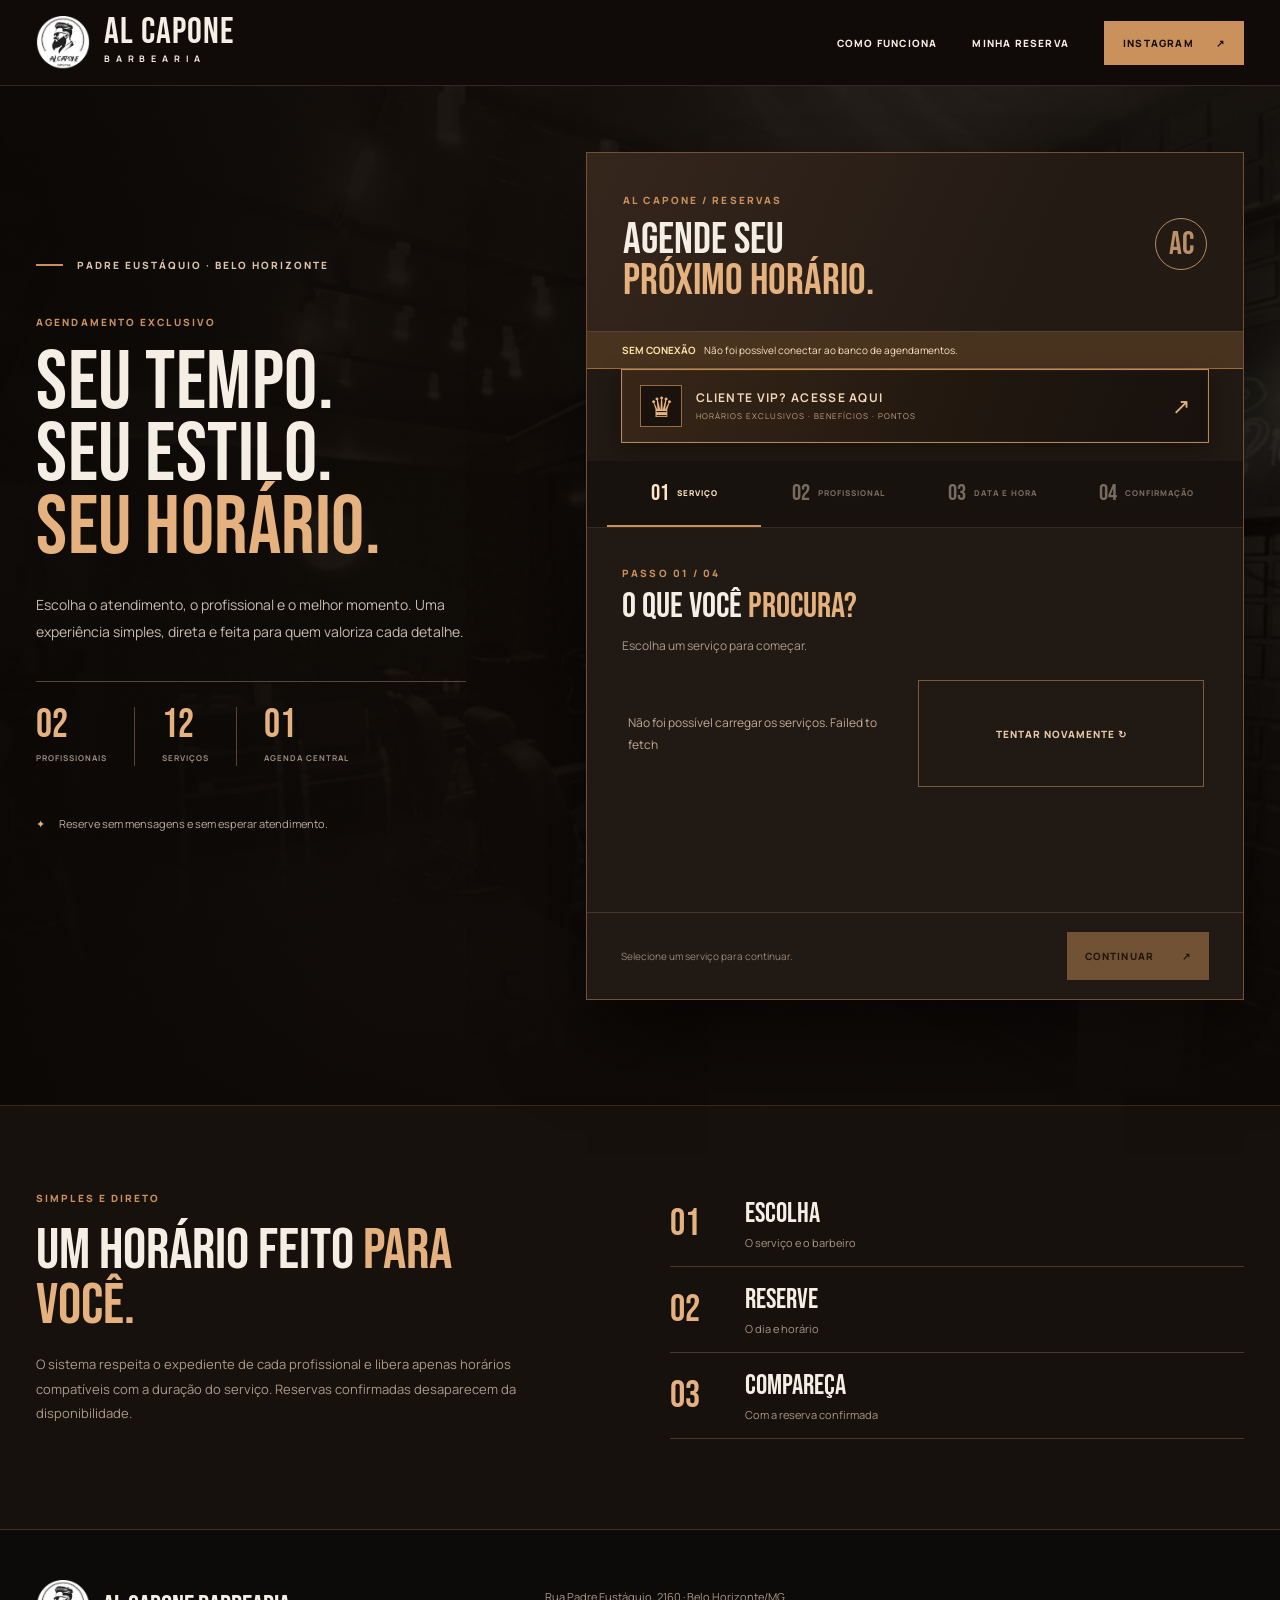
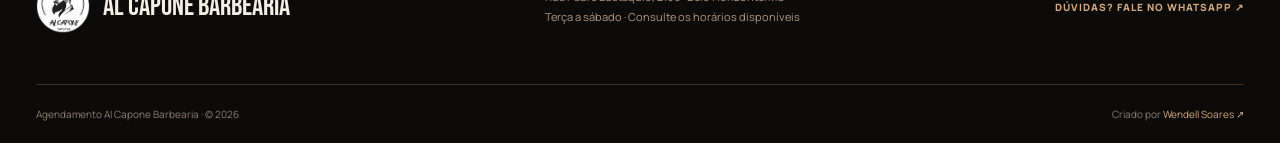
==== commit d5b1a1ef: "Add files via upload" ====
--- a/index.html
+++ b/index.html
@@ -6,7 +6,7 @@
   <title>Agendamento | Al Capone Barbearia</title>
   <link rel="preconnect" href="https://fonts.googleapis.com"><link rel="preconnect" href="https://fonts.gstatic.com" crossorigin>
   <link href="https://fonts.googleapis.com/css2?family=Bebas+Neue&family=Manrope:wght@400;500;600;700;800&display=swap" rel="stylesheet">
-  <link rel="stylesheet" href="style.css">
+  <link rel="stylesheet" href="style.css?v=vip-relacionamento-1">
 </head>
 <body>
   <header class="topbar">
@@ -30,15 +30,25 @@
         <div class="booking-shell" id="formulario">
           <div class="shell-header"><div><span class="micro">AL CAPONE / RESERVAS</span><h2>AGENDE SEU<br><em>PRÓXIMO HORÁRIO.</em></h2></div><div class="shell-mark">AC</div></div>
           <div class="demo-banner" id="demoBanner" hidden><strong>SEM CONEXÃO</strong><span>Não foi possível conectar ao banco de agendamentos.</span></div>
-          <section class="vip-access" aria-label="Acesso de cliente VIP">
-            <button id="vipToggle" class="vip-toggle" type="button" aria-expanded="false" aria-controls="vipAccessPanel"><span><strong>CLIENTE VIP?</strong><small>ACESSE SEUS BENEFÍCIOS E HORÁRIOS EXCLUSIVOS</small></span><b>+</b></button>
-            <div id="vipAccessPanel" class="vip-access-panel" hidden>
-              <p>Informe o código individual e o WhatsApp cadastrado para liberar seus benefícios.</p>
-              <div class="vip-entry-grid"><div><label for="vipPhone">WHATSAPP CADASTRADO</label><input id="vipPhone" type="tel" inputmode="tel" autocomplete="tel" maxlength="25" placeholder="(31) 99999-9999"></div><div><label for="vipCode">CÓDIGO VIP</label><input id="vipCode" type="text" maxlength="30" autocapitalize="characters" placeholder="VIP-XXXXXXXX"></div><button id="validateVip" type="button">ACESSAR VIP ↗</button></div>
-              <p id="vipMessage" class="vip-message" role="status" aria-live="polite"></p>
-              <div id="vipDashboard" class="vip-dashboard" hidden></div>
+          <button id="vipToggle" class="vip-hero-cta" type="button" aria-haspopup="dialog" aria-controls="vipDialog">
+            <span class="vip-hero-crown" aria-hidden="true">♛</span>
+            <span class="vip-hero-copy"><strong id="vipToggleTitle">CLIENTE VIP? ACESSE AQUI</strong><small id="vipToggleText">HORÁRIOS EXCLUSIVOS · BENEFÍCIOS · PONTOS</small></span>
+            <span class="vip-hero-arrow" aria-hidden="true">↗</span>
+          </button>
+          <dialog id="vipDialog" class="vip-dialog" aria-labelledby="vipDialogTitle">
+            <div class="vip-dialog-inner">
+              <div class="vip-dialog-heading">
+                <div><span class="micro">AL CAPONE EXCLUSIVE</span><h2 id="vipDialogTitle">ÁREA <em>VIP.</em></h2></div>
+                <button id="closeVipDialog" class="vip-dialog-close" type="button" aria-label="Fechar acesso VIP">×</button>
+              </div>
+              <div id="vipAccessPanel" class="vip-access-panel">
+                <p>Informe o código individual e o WhatsApp cadastrado para liberar seus benefícios, horários exclusivos e pontuação.</p>
+                <div class="vip-entry-grid"><div><label for="vipPhone">WHATSAPP CADASTRADO</label><input id="vipPhone" type="tel" inputmode="tel" autocomplete="tel" maxlength="25" placeholder="(31) 99999-9999"></div><div><label for="vipCode">CÓDIGO VIP</label><input id="vipCode" type="text" maxlength="30" autocapitalize="characters" placeholder="VIP-XXXXXXXX"></div><button id="validateVip" type="button">ACESSAR VIP ↗</button></div>
+                <p id="vipMessage" class="vip-message" role="status" aria-live="polite"></p>
+                <div id="vipDashboard" class="vip-dashboard" hidden></div>
+              </div>
             </div>
-          </section>
+          </dialog>
           <ol class="steps" id="steps" aria-label="Etapas da reserva">
             <li class="active" data-step="1"><span>01</span><small>SERVIÇO</small></li>
             <li data-step="2"><span>02</span><small>PROFISSIONAL</small></li>
@@ -100,6 +110,6 @@
     <section class="how-section" id="como-funciona"><div class="wrap"><div><p class="micro">SIMPLES E DIRETO</p><h2>UM HORÁRIO FEITO <em>PARA VOCÊ.</em></h2><p>O sistema respeita o expediente de cada profissional e libera apenas horários compatíveis com a duração do serviço. Reservas confirmadas desaparecem da disponibilidade.</p></div><div class="how-list"><div><span>01</span><strong>ESCOLHA</strong><small>O serviço e o barbeiro</small></div><div><span>02</span><strong>RESERVE</strong><small>O dia e horário</small></div><div><span>03</span><strong>COMPAREÇA</strong><small>Com a reserva confirmada</small></div></div></div></section>
   </main>
   <footer class="site-footer"><div class="wrap"><div class="footer-main"><div><img src="assets/logo.png" alt="Logo Al Capone" width="54" height="54"><strong>AL CAPONE BARBEARIA</strong></div><p>Rua Padre Eustáquio, 2160 · Belo Horizonte/MG<br>Terça a sábado · Consulte os horários disponíveis</p><a href="https://wa.me/5531982865590" target="_blank" rel="noopener noreferrer">DÚVIDAS? FALE NO WHATSAPP ↗</a></div><div class="footer-small"><span>Agendamento Al Capone Barbearia · © <span id="currentYear">2026</span></span><span>Criado por <a href="https://wendellsoares.jor.br" target="_blank" rel="noopener noreferrer">Wendell Soares ↗</a></span></div></div></footer>
-  <script src="app.js" defer></script>
+  <script src="app.js?v=vip-relacionamento-1" defer></script>
 </body>
 </html>
--- a/style.css
+++ b/style.css
@@ -45,3 +45,22 @@
 @media(max-width:700px){.vip-access{margin:0 14px 15px}.vip-entry-grid{grid-template-columns:1fr}.vip-entry-grid button{width:100%}.vip-metrics{grid-template-columns:repeat(3,minmax(0,1fr))}.vip-metric{padding:8px 6px}.vip-metric strong{font-size:21px}.vip-toggle{padding:13px 14px}.vip-access-panel{padding:0 13px 14px}}
 
 .vip-slot-tag{display:block;margin-top:2px;font-size:7px;line-height:1;color:#e8bd8e;font-weight:900;letter-spacing:.7px}
+
+/* Acesso VIP em destaque na capa + modal exclusivo */
+.vip-hero-cta{width:calc(100% - 68px);margin:0 34px 18px;display:flex;align-items:center;gap:14px;padding:15px 18px;border:1px solid #b98757;background:linear-gradient(112deg,#382719 0%,#21170f 58%,#17110d 100%);color:#f2dfc9;text-align:left;cursor:pointer;box-shadow:inset 0 0 0 1px #ffffff08,0 8px 24px #0005;transition:transform .18s ease,border-color .18s ease,background .18s ease}
+.vip-hero-cta:hover{transform:translateY(-2px);border-color:#e2b27e;background:linear-gradient(112deg,#51351f 0%,#2a1d13 58%,#17110d 100%)}
+.vip-hero-cta:focus-visible{outline:2px solid #e5b27f;outline-offset:3px}
+.vip-hero-crown{width:42px;height:42px;flex:0 0 42px;display:grid;place-items:center;border:1px solid #9a6b42;background:#1a120d;color:#e7b77f;font-size:28px;line-height:1}
+.vip-hero-copy{display:grid;gap:4px;flex:1;min-width:0}.vip-hero-copy strong{font-size:12px;letter-spacing:1.3px;color:#f2d7b8}.vip-hero-copy small{font-size:8px;letter-spacing:1px;color:#c3a486;line-height:1.5}.vip-hero-arrow{font-size:22px;color:#e5b27f}
+.vip-hero-cta.is-active{border-color:#d9b37e;background:linear-gradient(112deg,#4b3821,#21170f)}
+.vip-dialog{width:min(640px,calc(100% - 28px));max-width:640px;max-height:min(88vh,850px);overflow:auto;padding:0;border:1px solid #a9794e;background:linear-gradient(145deg,#2b2018,#17110d 75%);color:#f0e3d5;box-shadow:0 24px 90px #000c}
+.vip-dialog::backdrop{background:#080604d9;backdrop-filter:blur(5px)}
+.vip-dialog-inner{padding:clamp(20px,4vw,32px)}
+.vip-dialog-heading{display:flex;align-items:flex-start;justify-content:space-between;gap:18px;padding-bottom:17px;border-bottom:1px solid #5a402d}
+.vip-dialog-heading h2{font:42px/.95 var(--display);margin:7px 0 0;color:#f5e8da}.vip-dialog-heading h2 em{color:#d6a477;font-style:normal}
+.vip-dialog-close{width:38px;height:38px;border:1px solid #785437;background:#1b130e;color:#e6bd94;font-size:27px;line-height:1;cursor:pointer}
+.vip-dialog .vip-access-panel{padding:0;border:0}.vip-dialog .vip-access-panel>p{font-size:11px;line-height:1.7;margin:15px 0;color:#cdb8a2}
+.vip-dialog .vip-entry-grid{grid-template-columns:1fr 1fr;gap:12px}.vip-dialog .vip-entry-grid button{grid-column:1/-1;min-height:48px;font-size:10px}
+.vip-dialog .vip-entry-grid input{min-height:47px;font-size:13px}
+.vip-dialog .vip-dashboard{margin-top:16px}
+@media(max-width:700px){.vip-hero-cta{width:calc(100% - 28px);margin:0 14px 15px;padding:13px 14px;gap:10px}.vip-hero-crown{width:38px;height:38px;flex-basis:38px;font-size:25px}.vip-hero-copy strong{font-size:10px}.vip-hero-copy small{font-size:7px}.vip-dialog{width:calc(100% - 20px);max-height:90vh}.vip-dialog-inner{padding:19px 16px}.vip-dialog-heading h2{font-size:36px}.vip-dialog .vip-entry-grid{grid-template-columns:1fr}}
